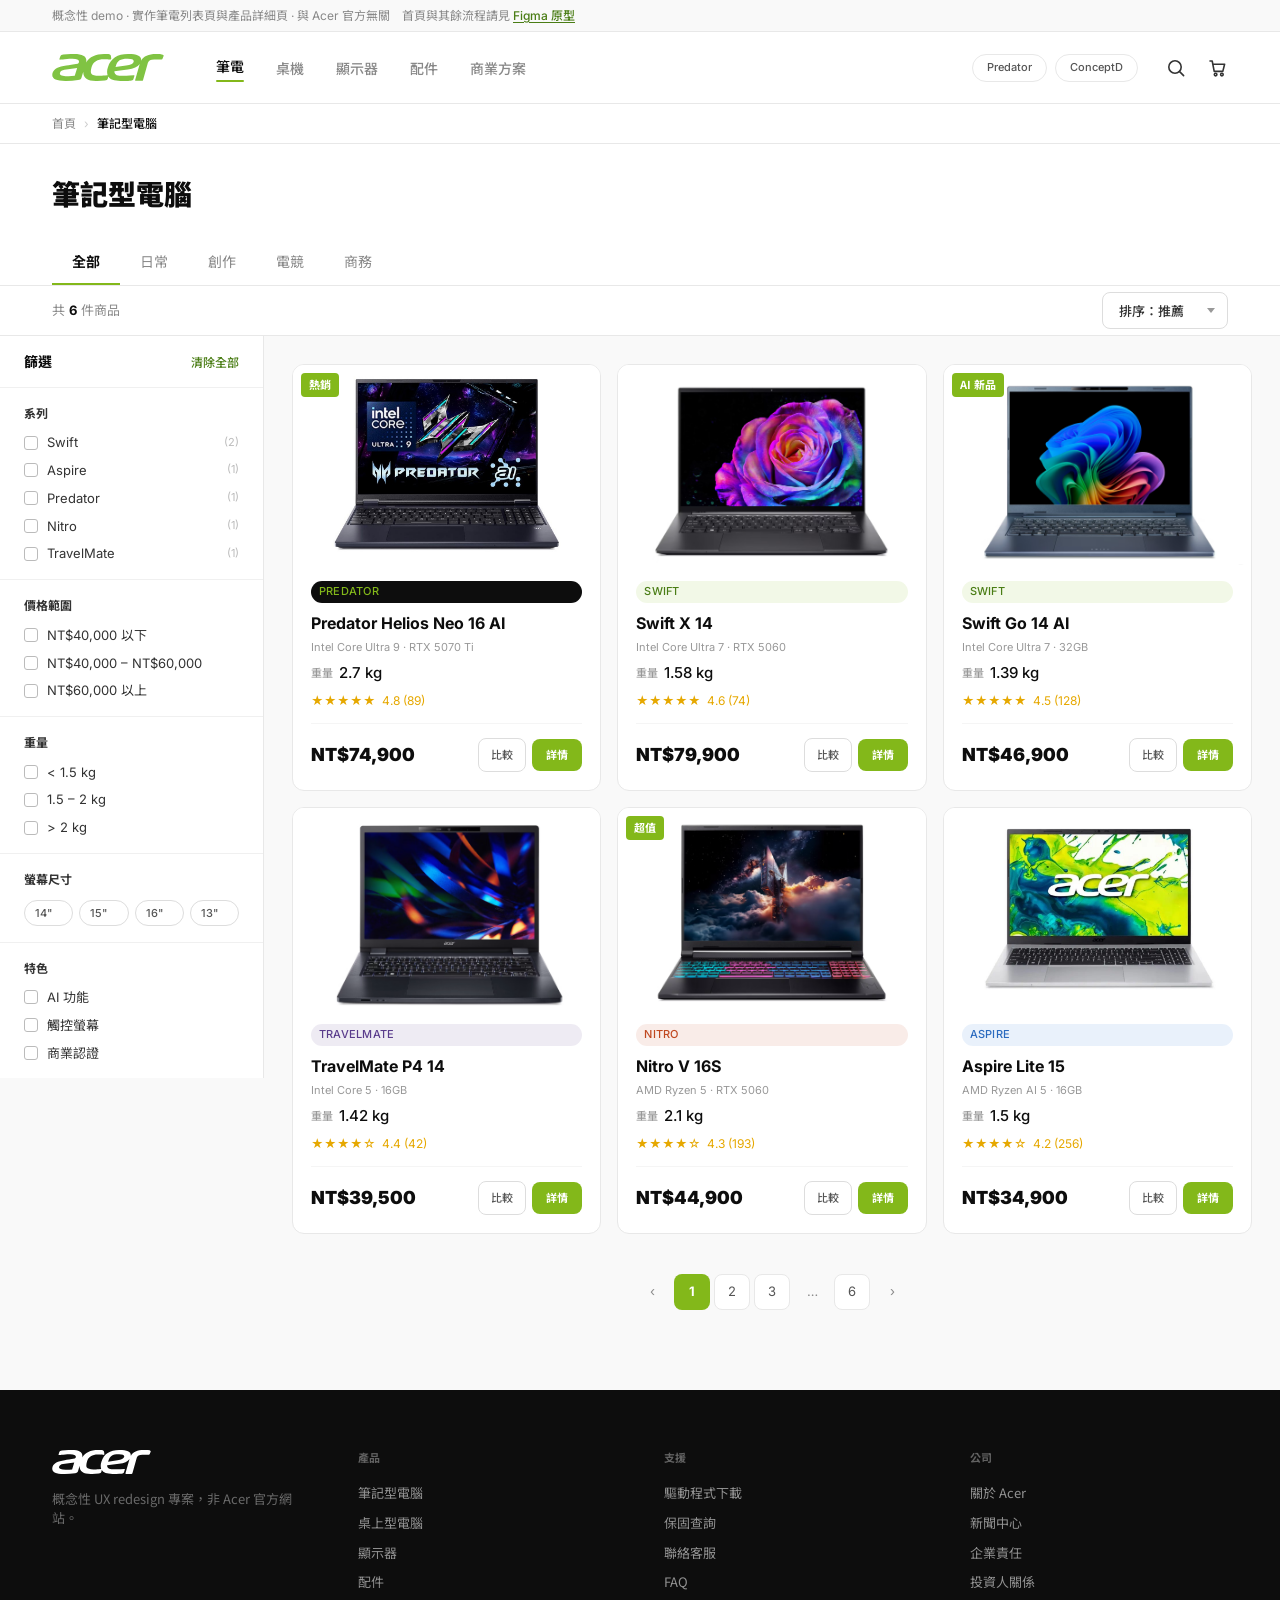
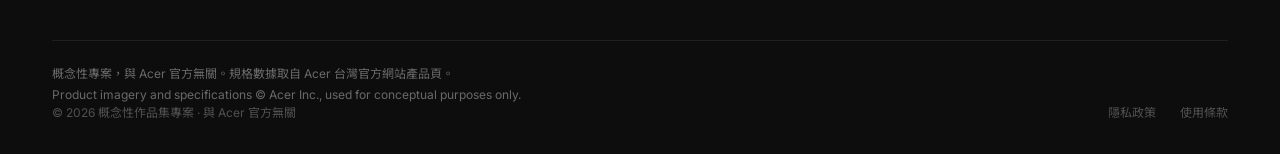
==== laptops-list.html @ 0d2113ec "修正比較 overlay 的 Swift Go 14 AI 產品圖 compareImg 原本指向 swift-go-14-ai-compare.jpeg，那是另一台銀色機、 斜角視角、灰色背景，與列" ====
<!DOCTYPE html>
<html lang="zh-Hant">
<head>
<meta charset="UTF-8">
<meta name="viewport" content="width=device-width, initial-scale=1">
<title>筆記型電腦 — Acer Redesign 概念 Demo</title>
<meta name="description" content="概念性 redesign：把重量從規格字串裡拉出來獨立成列，並把機型比較做成保留瀏覽上下文的 overlay。六台機型、即時篩選、完整比較流程。與 Acer 官方無關。">
<meta name="robots" content="index, follow">
<link rel="icon" href="images/favicon.svg" type="image/svg+xml">
<link rel="alternate icon" href="favicon.ico" sizes="32x32">
<link rel="apple-touch-icon" href="images/favicon.png">
<link rel="canonical" href="https://leortsai.github.io/acer-redesign-demo/laptops-list.html">

<!-- Open Graph -->
<meta property="og:type" content="website">
<meta property="og:site_name" content="Acer Redesign — 概念性 Demo">
<meta property="og:locale" content="zh_TW">
<meta property="og:title" content="筆記型電腦 — Acer Redesign 概念 Demo">
<meta property="og:description" content="概念性 redesign：把重量從規格字串裡拉出來獨立成列，並把機型比較做成保留瀏覽上下文的 overlay。六台機型、即時篩選、完整比較流程。與 Acer 官方無關。">
<meta property="og:url" content="https://leortsai.github.io/acer-redesign-demo/laptops-list.html">
<meta property="og:image" content="https://leortsai.github.io/acer-redesign-demo/images/og.png">
<meta property="og:image:width" content="1200">
<meta property="og:image:height" content="630">
<meta property="og:image:alt" content="Acer 官網 Redesign — 讓規格表成為主角：兩台筆電的規格比較介面，價格與較優規格以綠色標示">

<!-- Twitter -->
<meta name="twitter:card" content="summary_large_image">
<meta name="twitter:title" content="筆記型電腦 — Acer Redesign 概念 Demo">
<meta name="twitter:description" content="概念性 redesign：把重量從規格字串裡拉出來獨立成列，並把機型比較做成保留瀏覽上下文的 overlay。六台機型、即時篩選、完整比較流程。與 Acer 官方無關。">
<meta name="twitter:image" content="https://leortsai.github.io/acer-redesign-demo/images/og.png">
<link rel="preconnect" href="https://fonts.googleapis.com">
<link rel="preconnect" href="https://fonts.gstatic.com" crossorigin>
<link href="https://fonts.googleapis.com/css2?family=Inter:wght@400;500;700;900&family=Noto+Sans+TC:wght@400;500;700;900&display=swap" rel="stylesheet">
<style>
/* ============================================================
   Design Tokens — 與 product-detail.html（style.css）共用，逐字相同
   ============================================================ */
:root{
  /* palette */
  --green-500:#83B81A;   /* 品牌綠，僅用於大型 UI 與圖形 */
  --green-600:#6FA014;   /* 3.13:1，用於邊框、focus ring */
  --green-700:#4A7D15;   /* 4.96:1，通過 AA，淺底綠色文字用這個 */
  --gray-900:#0D0D0D;
  --gray-600:#555555;
  --gray-400:#888888;
  --gray-200:#E8E8E8;
  --gray-50:#F9F9F9;

  /* semantic */
  --action:var(--green-500);
  --action-text:var(--green-700);
  --text-action:var(--green-700);
  --text-primary:var(--gray-900);
  --text-secondary:#888888;
  --text-tertiary:#999999;
  --text-muted:#AAAAAA;
  --text-faint:#BBBBBB;
  --ink-strong:#333333;
  --control-border:#CCCCCC;
  --surface:#FFFFFF;
  --surface-subtle:var(--gray-50);
  --border:var(--gray-200);
  --border-strong:#DDDDDD;
  --border-faint:#F0F0F0;
  --divider:#F5F5F5;
  --track:#E0E0E0;
  --chassis-ink:#1C1C1C;
  --data-highlight:var(--green-500);
  --compare-better-bg:#EAF3DE;
  --pill-green-bg:rgba(131,184,26,.1);
  --avatar-green-bg:#E8F0E0;
  --star:#E6A800;
  --footer-bg:#0D0D0D;
  --on-dark-strong:rgba(255,255,255,.55);
  --on-dark-mid:rgba(255,255,255,.38);
  --on-dark-label:rgba(255,255,255,.35);
  --on-dark-faint:rgba(255,255,255,.28);
  --on-dark-rule:rgba(255,255,255,.08);

  /* spacing — 8pt grid */
  --space-1:4px;   --space-2:8px;   --space-3:12px;  --space-4:16px;
  --space-6:24px;  --space-8:32px;  --space-10:40px; --space-12:48px;
  --space-16:64px; --space-24:96px; --space-32:128px;

  /* motion */
  --duration-instant:120ms;
  --duration-fast:240ms;
  --duration-data:800ms;
  --ease-out:cubic-bezier(.22,.61,.36,1);

  /* 字族 */
  --font:'Inter','Noto Sans TC',sans-serif;
  --font-ui:'Noto Sans TC','PingFang TC','Microsoft JhengHei',sans-serif;
  --font-data:'Inter',ui-sans-serif,system-ui,sans-serif;

  /* 字級 — Desktop */
  --fs-display:56px; --fs-h1:40px; --fs-h2:28px;  --fs-h3:22px;
  --fs-h4:18px;      --fs-body:16px; --fs-body-sm:14px;
  --fs-label:13px;   --fs-caption:12px; --fs-micro:11px;

  /* 字重 */
  --fw-regular:400; --fw-medium:500; --fw-bold:700; --fw-black:900;

  /* 行高 */
  --lh-tight:1.10; --lh-snug:1.25; --lh-base:1.55; --lh-compact:1.45;
}

*{box-sizing:border-box;margin:0;padding:0}
html{-webkit-text-size-adjust:100%}
body{
  font-family:var(--font);
  color:var(--text-primary);
  background:var(--surface);
  line-height:1.45;
}
img{max-width:100%;display:block}
button{font-family:inherit;cursor:pointer;border:0;background:none;color:inherit}
a{color:inherit}
:focus-visible{outline:2px solid var(--green-600);outline-offset:2px;border-radius:4px}
.d-only{display:inline}
.m-only{display:none}

/* ============ 範圍聲明 ============ */
.scope-banner{
  position:sticky;top:0;z-index:60;
  background:var(--surface-subtle);
  border-bottom:1px solid var(--border);
  padding:7px 52px;
  font-size:12px;color:var(--text-secondary);
  display:flex;flex-wrap:wrap;gap:4px 12px;align-items:center;
}
.scope-banner a{color:var(--green-700);font-weight:500;text-decoration:underline;text-underline-offset:2px}

/* ============ nav ============ */
.nav{
  background:var(--surface);border-bottom:1px solid var(--border);
  height:72px;display:flex;align-items:center;gap:0;
  padding:0 52px;
}
.nav-logo{height:27px;width:112px;flex:none}
.nav-logo img{height:100%;width:100%;object-fit:contain}
.nav-links{display:flex;gap:32px;align-items:center;margin-left:52px;flex:1;min-width:0}
.nav-link{font-family:'Noto Sans TC',sans-serif;font-weight:500;font-size:14px;color:var(--text-secondary);white-space:nowrap;cursor:default}
.nav-link.is-active{color:var(--text-primary);position:relative;padding-bottom:3px}
.nav-link.is-active::after{content:"";position:absolute;left:0;bottom:-2px;width:28px;height:2px;border-radius:1px;background:var(--green-500)}
.nav-subbrands{display:flex;gap:8px;align-items:center;margin-right:28px}
.nav-subbrand{border:1px solid var(--border);border-radius:20px;padding:5px 14px;font-size:11px;font-weight:500;color:#555;cursor:default;white-space:nowrap}
.nav-icons{display:flex;gap:22px;align-items:center}
.nav-icon{width:20px;height:20px;color:#333;cursor:default}
.nav-icon svg{width:100%;height:100%;display:block}

/* ============ breadcrumb ============ */
.breadcrumb{
  background:var(--surface);border-bottom:1px solid var(--border);
  height:40px;display:flex;align-items:center;gap:8px;
  padding:0 52px;font-size:12px;white-space:nowrap;
}
.breadcrumb a{color:var(--text-secondary);text-decoration:none}
.breadcrumb a:hover{color:var(--text-primary);text-decoration:underline}
.breadcrumb .sep{color:#CCC}
.breadcrumb .cur{color:var(--text-primary);font-weight:500}

/* ============ page-header ============ */
.page-header{
  background:var(--surface);border-bottom:1px solid var(--border);
  padding:32px 52px 0;
}
.page-header h1{
  font-family:'Noto Sans TC',sans-serif;font-weight:900;
  font-size:28px;line-height:1.25;color:var(--text-primary);
}
.tabs{display:flex;margin-top:28px}
.tab{
  padding:12px 20px;font-size:14px;color:var(--text-secondary);
  font-family:'Noto Sans TC',sans-serif;font-weight:400;
  border-bottom:2px solid transparent;
}
.tab:hover{color:var(--text-primary)}
.tab.is-active{color:var(--text-primary);font-weight:700;border-bottom-color:var(--green-500)}

/* ============ toolbar ============ */
.toolbar{
  background:var(--surface);border-bottom:1px solid var(--border);
  height:50px;display:flex;align-items:center;
  padding:0 52px;font-size:13px;gap:8px;
}
.toolbar .count-wrap{color:var(--text-secondary)}
.toolbar .count-wrap b{font-weight:700;color:var(--text-primary)}
.toolbar .spacer{flex:1}
.btn-filter-open{
  display:none;border:1px solid var(--border-strong);border-radius:8px;
  padding:7px 14px;font-size:13px;font-weight:500;color:#333;
  font-family:'Noto Sans TC',sans-serif;background:var(--surface);
  align-items:center;gap:6px;
}
.sort-wrap{position:relative;display:flex;align-items:center;border:1px solid var(--border-strong);border-radius:8px;background:var(--surface)}
.sort-wrap select{
  appearance:none;-webkit-appearance:none;border:0;background:transparent;
  font-family:'Noto Sans TC',sans-serif;font-weight:500;font-size:13px;color:#333;
  padding:8px 30px 8px 16px;cursor:pointer;
}
.sort-wrap::after{
  content:"";position:absolute;right:12px;top:50%;margin-top:-3px;
  border-left:4px solid transparent;border-right:4px solid transparent;border-top:5px solid #999;
  pointer-events:none;
}

/* ============ main-area ============ */
.main-area{display:flex;align-items:stretch;background:var(--surface-subtle)}
.filter-panel{
  width:264px;flex:none;background:var(--surface);
  border-right:1px solid var(--border);
  align-self:flex-start;
}
.fp-head{display:flex;align-items:center;padding:15px 24px}
.fp-head .fp-title{font-family:'Noto Sans TC',sans-serif;font-weight:700;font-size:14px}
.fp-head .spacer{flex:1}
.btn-clear{font-family:'Noto Sans TC',sans-serif;font-weight:500;font-size:12px;color:var(--green-700)}
.btn-clear:hover{text-decoration:underline}
.btn-sheet-done{display:none}
.fgroup{border-top:1px solid var(--border-faint);padding:16px 24px}
.fgroup-title{font-family:'Noto Sans TC',sans-serif;font-weight:700;font-size:12px;color:#333;margin-bottom:12px}
.fopt{display:flex;align-items:center;gap:9px;width:100%;font-size:13px;color:#333;cursor:pointer;user-select:none}
.fopt + .fopt{margin-top:9px}
.fopt input{position:absolute;opacity:0;pointer-events:none}
.fopt .box{
  width:14px;height:14px;border-radius:3px;flex:none;
  border:1.5px solid #BBB;background:var(--surface);position:relative;
}
.fopt input:checked + .box{background:var(--green-500);border-color:var(--green-500)}
.fopt input:checked + .box::after{
  content:"";position:absolute;left:3.5px;top:0.5px;width:4px;height:8px;
  border:solid #fff;border-width:0 2px 2px 0;transform:rotate(45deg);
}
.fopt input:focus-visible + .box{outline:2px solid var(--green-600);outline-offset:2px}
.fopt .cnt{margin-left:auto;font-size:11px;color:#BBB}
.fopt.is-disabled{opacity:.4;cursor:not-allowed}
.chip-row{display:flex;gap:6px}
.chip{
  flex:1;border:1px solid var(--border-strong);border-radius:20px;
  padding:5px 10px;font-size:11px;font-weight:500;color:#555;
  background:var(--surface);text-align:left;
}
.chip.is-active{border-color:var(--green-600);color:var(--green-700);background:rgba(131,184,26,.06)}
.sheet-backdrop{
  display:none;position:fixed;inset:0;background:rgba(13,13,13,.4);z-index:70;
  opacity:0;transition:opacity .24s ease-out;
}
.sheet-backdrop.is-open{opacity:1}

/* ============ grid ============ */
.grid-area{flex:1;min-width:0;padding:28px 28px 80px}
.grid{display:grid;grid-template-columns:repeat(3,1fr);gap:16px}
.card{
  background:var(--surface);border:1px solid var(--border);border-radius:12px;
  overflow:hidden;display:flex;flex-direction:column;position:relative;
}
.card-img{height:200px;position:relative;background:var(--surface);flex:none;display:flex;align-items:center;justify-content:center;overflow:hidden}
.card-img img{width:100%;height:100%;object-fit:contain}
.badge{
  position:absolute;left:8px;top:8px;background:var(--green-500);color:#fff;
  font-family:'Noto Sans TC',sans-serif;font-weight:700;font-size:11px;
  padding:4px 8px;border-radius:4px;
}
.card-body{padding:16px 18px 18px;display:flex;flex-direction:column;flex:1}
.series-pill{
  width:100%;border-radius:20px;padding:3px 8px;
  font-size:11px;font-weight:500;letter-spacing:.02em;
}
.series-pill.s-predator{background:#0D0D0D;color:#83B81A}
.series-pill.s-swift{background:rgba(131,184,26,.1);color:#4A7D15}
.series-pill.s-travelmate{background:rgba(90,60,140,.1);color:#5A3C8C}
.series-pill.s-nitro{background:rgba(192,72,32,.1);color:#C04820}
.series-pill.s-aspire{background:rgba(42,120,214,.1);color:#2A6ABF}
.card-name{font-weight:700;font-size:16px;line-height:1.55;margin-top:8px}
.card-spec{font-size:11px;color:var(--text-tertiary);margin-top:4px}
.weight-row{display:flex;align-items:center;gap:6px;margin-top:6px}
.weight-row .wl{font-family:'Noto Sans TC',sans-serif;font-weight:500;font-size:11px;color:var(--text-tertiary)}
.weight-row .wv{font-weight:500;font-size:15px;color:var(--text-primary)}
.card-rating{font-size:12px;color:var(--star);margin-top:8px;white-space:pre}
.card-divider{height:1px;background:var(--divider);margin:14px 0}
.card-foot{display:flex;align-items:center;margin-top:auto}
.card-price{font-weight:900;font-size:18px;line-height:1.55}
.card-actions{margin-left:auto;display:flex;gap:6px;align-items:center}
.cmp{
  display:flex;align-items:center;justify-content:center;
  border:1.5px solid var(--border-strong);border-radius:8px;background:var(--surface);
  padding:8px 12px;cursor:pointer;position:relative;user-select:none;
}
.cmp .cmp-txt{font-family:'Noto Sans TC',sans-serif;font-weight:500;font-size:11px;color:#555;white-space:nowrap}
.cmp input{position:absolute;opacity:0;pointer-events:none}
.cmp.is-checked{border-color:var(--green-600);background:rgba(131,184,26,.08)}
.cmp.is-checked .cmp-txt{color:var(--green-700);font-weight:700}
.cmp.is-checked .cmp-txt::before{content:"✓ ";font-family:'Inter',sans-serif}
.cmp:has(input:focus-visible){outline:2px solid var(--green-600);outline-offset:2px}
.cmp.is-disabled{opacity:.45;cursor:not-allowed}
.cmp.is-disabled::after{
  content:"最多比較 4 台";
  position:absolute;bottom:calc(100% + 8px);left:50%;transform:translateX(-50%);
  background:#333;color:#fff;font-family:'Noto Sans TC',sans-serif;font-size:11px;font-weight:400;
  padding:5px 10px;border-radius:6px;white-space:nowrap;
  opacity:0;pointer-events:none;transition:opacity .15s;z-index:5;
}
.cmp.is-disabled:hover::after,.cmp.is-disabled:has(input:focus-visible)::after{opacity:1}
.btn-detail{
  display:inline-block;background:var(--action);color:#fff;border-radius:8px;
  padding:8px 14px;font-family:'Noto Sans TC',sans-serif;font-weight:700;font-size:11px;
  text-decoration:none;white-space:nowrap;
}
.btn-detail:hover{background:var(--green-600)}

@media (prefers-reduced-motion:no-preference){
  .card{animation:cardIn .28s ease-out}
  @keyframes cardIn{from{opacity:0;transform:translateY(6px)}to{opacity:1;transform:none}}
}

/* ============ empty state ============ */
.empty-state{display:none;background:var(--surface);border:1px solid var(--border);border-radius:12px;padding:56px 32px;text-align:center}
.empty-state.is-visible{display:block}
.empty-state h2{font-family:'Noto Sans TC',sans-serif;font-weight:700;font-size:18px}
.empty-state .es-sub{font-size:13px;color:var(--text-secondary);margin-top:16px}
.es-suggestions{list-style:none;margin:12px auto 0;display:inline-block;text-align:left}
.es-suggestions li{font-size:13px;color:#333;padding:4px 0}
.es-suggestions button{
  font-size:13px;color:var(--green-700);font-weight:500;
  text-decoration:underline;text-underline-offset:2px;font-family:'Noto Sans TC',sans-serif;
}
.es-clear{
  margin-top:24px;display:inline-block;background:var(--action);color:#fff;
  border-radius:8px;padding:10px 24px;
  font-family:'Noto Sans TC',sans-serif;font-weight:700;font-size:13px;
}

/* ============ pagination（靜態視覺） ============ */
.pagination{display:flex;gap:4px;justify-content:center;align-items:center;margin-top:40px}
.page-item{
  width:36px;height:36px;display:flex;align-items:center;justify-content:center;
  font-size:13px;color:#555;border-radius:8px;cursor:default;user-select:none;
}
.page-item.is-plain{color:var(--text-secondary)}
.page-item.is-box{background:var(--surface);border:1px solid var(--border)}
.page-item.is-current{background:var(--green-500);border:0;color:#fff;font-weight:700}

/* ============ footer ============ */
.footer{background:var(--footer-bg);padding:60px 52px 32px;color:#fff}
.footer-cols{display:flex;gap:48px}
.footer-col{flex:1;min-width:0}
.footer-logo{height:24px;width:99px}
.footer-logo img{height:100%;width:100%;object-fit:contain}
.footer-about{margin-top:16px;font-family:'Noto Sans TC',sans-serif;font-size:13px;color:rgba(255,255,255,.38);max-width:260px}
.footer-h{font-family:'Noto Sans TC',sans-serif;font-weight:700;font-size:11px;color:rgba(255,255,255,.35);margin-bottom:18px}
.footer-links{display:flex;flex-direction:column;gap:11px}
.footer-links span{font-family:'Noto Sans TC',sans-serif;font-size:13px;color:rgba(255,255,255,.55);cursor:default}
.footer-rule{height:1px;background:rgba(255,255,255,.08);margin:48px 0 24px}
.footer-disclaimer{font-size:12px;color:rgba(255,255,255,.38);line-height:1.55}
.footer-disclaimer p+p{margin-top:2px}
.footer-base{display:flex;align-items:center;font-size:12px;color:rgba(255,255,255,.28)}
.footer-base .spacer{flex:1}
.footer-base .legal{display:flex;gap:24px}
.footer-base .legal span{cursor:default}

/* ============ Compare Bar ============ */
.compare-bar{
  position:fixed;left:0;right:0;bottom:0;z-index:80;
  background:var(--surface);border-top:1px solid var(--border);
  box-shadow:0 -4px 16px rgba(0,0,0,.08);
  min-height:64px;display:flex;align-items:center;gap:16px;
  padding:10px 52px;
  transform:translateY(110%);visibility:hidden;
  transition:transform .24s ease-out,visibility .24s;
}
.compare-bar.is-visible{transform:translateY(0);visibility:visible}
.cb-label{font-family:'Noto Sans TC',sans-serif;font-weight:500;font-size:13px;color:var(--text-primary);white-space:nowrap}
.cb-chips{display:flex;gap:8px;align-items:center;overflow-x:auto;scrollbar-width:none}
.cb-chips::-webkit-scrollbar{display:none}
.cb-chip{
  background:var(--surface-subtle);border:1px solid var(--border);border-radius:20px;
  padding:6px 12px;display:flex;gap:6px;align-items:center;white-space:nowrap;flex:none;
}
.cb-chip .n{font-weight:500;font-size:12px;color:#333}
.cb-chip button{font-size:14px;color:#B3B3B3;line-height:1;padding:0 2px}
.cb-chip button:hover{color:var(--text-primary)}
.compare-bar .spacer{flex:1}
.btn-start-compare{
  background:var(--action);color:#fff;border-radius:8px;padding:12px 28px;
  font-family:'Noto Sans TC',sans-serif;font-weight:700;font-size:13px;white-space:nowrap;flex:none;
}
.btn-start-compare:hover{background:var(--green-600)}
.btn-start-compare:disabled{opacity:.45;cursor:not-allowed}

/* ============ Compare Overlay ============ */
.overlay-backdrop{
  position:fixed;inset:0;background:rgba(13,13,13,.45);z-index:90;
  opacity:0;visibility:hidden;transition:opacity .2s ease-out,visibility .2s;
}
.overlay-backdrop.is-open{opacity:1;visibility:visible}
.overlay{
  position:fixed;z-index:95;background:var(--surface);
  left:50%;top:50%;transform:translate(-50%,-50%) scale(.98);
  width:min(1200px,calc(100vw - 80px));max-height:88vh;
  border-radius:16px;display:flex;flex-direction:column;overflow:hidden;
  opacity:0;visibility:hidden;transition:opacity .2s ease-out,transform .2s ease-out,visibility .2s;
  box-shadow:0 24px 64px rgba(0,0,0,.25);
}
.overlay.is-open{opacity:1;visibility:visible;transform:translate(-50%,-50%) scale(1)}
.ov-header{
  flex:none;height:72px;display:flex;align-items:center;gap:16px;
  padding:0 52px;border-bottom:1px solid var(--border);background:var(--surface);
}
.ov-title{font-family:'Noto Sans TC',sans-serif;font-weight:900;font-size:22px;line-height:1.25}
.ov-count{font-size:13px;color:#AAA;font-family:'Noto Sans TC',sans-serif}
.ov-header .spacer{flex:1}
.diff-wrap{display:flex;gap:10px;align-items:center}
.diff-label{font-family:'Noto Sans TC',sans-serif;font-size:13px;color:#555}
.switch{
  width:44px;height:24px;border-radius:12px;background:#CCC;position:relative;
  transition:background .18s;flex:none;
}
.switch::after{
  content:"";position:absolute;top:2px;left:2px;width:20px;height:20px;border-radius:50%;
  background:#fff;box-shadow:0 1px 3px rgba(0,0,0,.25);transition:transform .18s;
}
.switch[aria-checked="true"]{background:var(--green-500)}
.switch[aria-checked="true"]::after{transform:translateX(20px)}
.btn-ov-close{
  border:1.5px solid var(--border-strong);border-radius:8px;background:var(--surface);
  padding:10px 24px;font-family:'Noto Sans TC',sans-serif;font-weight:500;font-size:13px;color:#555;
}
.btn-ov-close:hover{border-color:#999;color:var(--text-primary)}
.ov-scroll{overflow:auto;padding:0 52px 80px;flex:1}
.ov-table{display:grid;min-width:0}
.ov-cell{border:1px solid var(--border-faint);padding:15px 20px;font-size:13px;color:#555;min-width:0;overflow-wrap:break-word}
.ov-cell.is-label{
  border-color:transparent;padding:15px 10px 15px 0;
  font-family:'Noto Sans TC',sans-serif;font-weight:500;font-size:12px;color:var(--text-secondary);
  background:var(--surface);
}
.ov-cell.is-better{background:var(--compare-better-bg);font-weight:700;color:var(--text-primary)}
.ov-prod{border:1px solid var(--border-faint);padding:20px;display:flex;flex-direction:column;gap:14px;align-items:flex-start;min-width:0}
.ov-prod-imgbox{
  width:100%;max-width:200px;height:140px;background:var(--surface-subtle);
  border:1px solid var(--border-strong);border-radius:10px;overflow:hidden;
  display:flex;align-items:center;justify-content:center;
}
.ov-prod-imgbox img{width:100%;height:100%;object-fit:contain;background:#fff}
.ov-prod-name{font-weight:700;font-size:14px}
.ov-prod-price{font-weight:900;font-size:22px;line-height:1.25}
.btn-buy{
  background:var(--action);color:#fff;border-radius:8px;padding:10px 18px;
  font-family:'Noto Sans TC',sans-serif;font-weight:700;font-size:12px;
}
.btn-buy:hover{background:var(--green-600)}
.ov-cell.is-prodlabel{
  border-color:transparent;background:var(--surface);
  display:flex;align-items:flex-start;padding:28px 10px 20px 0;
  font-family:'Noto Sans TC',sans-serif;font-weight:500;font-size:11px;color:#BBB;
}

/* ============ toast ============ */
.toast{
  position:fixed;left:50%;bottom:88px;transform:translateX(-50%) translateY(8px);
  background:#333;color:#fff;font-family:'Noto Sans TC',sans-serif;font-size:13px;
  padding:10px 20px;border-radius:8px;z-index:120;
  opacity:0;visibility:hidden;transition:opacity .2s,transform .2s,visibility .2s;
  max-width:calc(100vw - 40px);text-align:center;
}
.toast.is-visible{opacity:1;visibility:visible;transform:translateX(-50%) translateY(0)}

/* ============================================================
   Mobile 375（≤768px）
   ============================================================ */
@media (max-width:768px){
  .d-only{display:none}
  .m-only{display:inline}

  .scope-banner{padding:6px 20px;font-size:11px}
  .nav{height:56px;padding:0 20px}
  .nav-logo{height:18px;width:75px}
  .nav-links,.nav-subbrands{display:none}
  .nav-icons{margin-left:auto;gap:18px}
  .nav-icon{width:18px;height:18px}
  .breadcrumb{height:36px;padding:0 20px}
  .page-header{padding:20px 20px 0}
  .page-header h1{font-size:22px}
  .tabs{margin-top:18px;overflow-x:auto;scrollbar-width:none}
  .tabs::-webkit-scrollbar{display:none}
  .tab{padding:11px 18px;white-space:nowrap}
  .toolbar{height:44px;padding:0 20px}
  .btn-filter-open{display:inline-flex}

  .main-area{display:block}
  /* 篩選 → Bottom Sheet */
  .filter-panel{
    position:fixed;left:0;right:0;bottom:0;z-index:75;width:auto;
    border-right:0;border-top:1px solid var(--border);
    border-radius:16px 16px 0 0;
    max-height:76vh;overflow-y:auto;overscroll-behavior:contain;
    transform:translateY(105%);visibility:hidden;
    transition:transform .24s ease-out,visibility .24s;
    box-shadow:0 -8px 32px rgba(0,0,0,.18);
  }
  .filter-panel.is-open{transform:translateY(0);visibility:visible}
  .sheet-backdrop{display:block;pointer-events:none}
  .sheet-backdrop.is-open{pointer-events:auto}
  .fp-head{position:sticky;top:0;background:var(--surface);z-index:1;padding:15px 20px;border-bottom:1px solid var(--border-faint)}
  .btn-sheet-done{
    display:inline-block;margin-left:16px;background:var(--action);color:#fff;
    border-radius:8px;padding:7px 16px;font-family:'Noto Sans TC',sans-serif;font-weight:700;font-size:12px;
  }
  .fgroup{padding:16px 20px}

  .grid-area{padding:16px 16px 60px}
  .grid{grid-template-columns:repeat(2,1fr);gap:10px}
  .card-img{height:130px}
  .card-body{padding:12px 12px 14px}
  .card-name{font-size:14px;line-height:1.5}
  .card-spec{font-size:11px}
  .weight-row .wl{font-size:10px}
  .weight-row .wv{font-size:13px}
  .card-rating{font-size:11px}
  .card-divider{margin:10px 0}
  .card-price{font-size:15px}
  .btn-detail{padding:7px 10px}
  /* 比較 checkbox 移到卡片圖上方右側（Figma 手機卡片未繪出，為保留比較流程而加） */
  .card-actions .cmp{
    position:absolute;top:8px;right:8px;z-index:2;
    background:rgba(255,255,255,.92);padding:5px 8px;border-radius:6px;
  }
  .cmp.is-disabled::after{left:auto;right:0;transform:none}

  .footer{padding:36px 20px 24px}
  .footer-cols{flex-wrap:wrap;gap:24px}
  .footer-col.is-brand{flex-basis:100%}
  .footer-logo{height:16px;width:65px}
  .footer-rule{margin:24px 0 18px}

  .compare-bar{padding:10px 16px;gap:10px;min-height:58px}
  .cb-label{font-size:12px}
  .btn-start-compare{padding:10px 16px;font-size:12px}

  /* Compare Overlay → 雙欄橫向滑動 */
  .overlay{
    left:0;top:24px;right:0;bottom:0;transform:translateY(12px);
    width:auto;max-height:none;border-radius:16px 16px 0 0;
  }
  .overlay.is-open{transform:translateY(0)}
  .ov-header{height:auto;min-height:56px;padding:10px 16px;flex-wrap:wrap;gap:8px 12px}
  .ov-title{font-size:18px}
  .ov-count{font-size:12px}
  .diff-label{font-size:12px}
  .btn-ov-close{padding:8px 14px;font-size:12px}
  .ov-scroll{padding:0 0 60px 16px}
  .ov-table{min-width:max-content}
  /* 規格名稱欄固定，不隨橫向捲動移動 */
  .ov-cell.is-label,.ov-cell.is-prodlabel{
    position:sticky;left:0;z-index:2;width:76px;
    padding-right:8px;font-size:11px;
  }
  .ov-prod{padding:14px;gap:10px;width:calc((100vw - 92px)/2)}
  .ov-cell{width:calc((100vw - 92px)/2);padding:13px 14px;font-size:12px}
  .ov-prod-imgbox{height:100px}
  .ov-prod-name{font-size:13px}
  .ov-prod-price{font-size:17px}
  .btn-buy{padding:8px 14px;font-size:11px}
  .toast{bottom:76px}
}

/* 更窄螢幕的保護 */
@media (max-width:400px){
  .scope-banner{font-size:10px}
}

/* ============ prefers-reduced-motion ============ */
@media (prefers-reduced-motion:reduce){
  *,*::before,*::after{transition:none !important;animation:none !important}
}
</style>
</head>
<body>

<!-- 範圍聲明（sticky top） -->
<div class="scope-banner" role="note">
  <span>概念性 demo · 實作筆電列表頁與產品詳細頁 · 與 Acer 官方無關</span>
  <span>首頁與其餘流程請見 <a href="https://www.figma.com/proto/HEWrjA0NJX4dI037WMmOZ3/ACER-Redesign---Wireframe?node-id=80-2&amp;p=f&amp;t=rNhxzCozjx3zxljE-0&amp;scaling=min-zoom&amp;content-scaling=fixed&amp;starting-point-node-id=80%3A2" target="_blank" rel="noopener">Figma 原型</a></span>
</div>

<!-- nav -->
<header class="nav">
  <div class="nav-logo"><img src="images/acer-logo-green.svg" alt="Acer"></div>
  <nav class="nav-links" aria-label="主導覽（示意，未實作）">
    <span class="nav-link is-active">筆電</span>
    <span class="nav-link">桌機</span>
    <span class="nav-link">顯示器</span>
    <span class="nav-link">配件</span>
    <span class="nav-link">商業方案</span>
  </nav>
  <div class="nav-subbrands">
    <span class="nav-subbrand">Predator</span>
    <span class="nav-subbrand">ConceptD</span>
  </div>
  <div class="nav-icons">
    <span class="nav-icon" role="img" aria-label="搜尋（示意，未實作）">
      <svg viewBox="0 0 20 20" fill="none" stroke="currentColor" stroke-width="1.6"><circle cx="9" cy="9" r="6.2"/><path d="m13.6 13.6 4 4" stroke-linecap="round"/></svg>
    </span>
    <span class="nav-icon" role="img" aria-label="購物車（示意，未實作）">
      <svg viewBox="0 0 20 20" fill="none" stroke="currentColor" stroke-width="1.6"><path d="M2 3h2.2l2 10.4h8.6l1.8-7.2H5.4" stroke-linecap="round" stroke-linejoin="round"/><circle cx="7.6" cy="16.6" r="1.3"/><circle cx="13.9" cy="16.6" r="1.3"/></svg>
    </span>
  </div>
</header>

<!-- breadcrumb -->
<nav class="breadcrumb" aria-label="breadcrumb">
  <a href="https://www.figma.com/proto/HEWrjA0NJX4dI037WMmOZ3/ACER-Redesign---Wireframe?node-id=80-2&amp;p=f&amp;t=rNhxzCozjx3zxljE-0&amp;scaling=min-zoom&amp;content-scaling=fixed&amp;starting-point-node-id=80%3A2" target="_blank" rel="noopener">首頁</a>
  <span class="sep">›</span>
  <span class="cur" aria-current="page">筆記型電腦</span>
</nav>

<!-- page-header -->
<div class="page-header">
  <h1>筆記型電腦</h1>
  <div class="tabs" role="tablist" aria-label="用途篩選" id="tabs">
    <button class="tab is-active" role="tab" aria-selected="true" data-tab="all">全部</button>
    <button class="tab" role="tab" aria-selected="false" data-tab="daily">日常</button>
    <button class="tab" role="tab" aria-selected="false" data-tab="creation">創作</button>
    <button class="tab" role="tab" aria-selected="false" data-tab="gaming">電競</button>
    <button class="tab" role="tab" aria-selected="false" data-tab="business">商務</button>
  </div>
</div>

<!-- toolbar -->
<div class="toolbar">
  <button class="btn-filter-open" id="btnFilterOpen" aria-haspopup="dialog" aria-controls="filterPanel">篩選</button>
  <span class="count-wrap" aria-live="polite">共 <b id="resultCount">6</b> 件<span class="d-only">商品</span></span>
  <span class="spacer"></span>
  <div class="sort-wrap">
    <select id="sortSelect" aria-label="排序">
      <option value="recommended">排序：推薦</option>
      <option value="price-asc">價格由低到高</option>
      <option value="price-desc">價格由高到低</option>
      <option value="weight-asc">重量由輕到重</option>
    </select>
  </div>
</div>

<!-- main -->
<div class="main-area">
  <div class="sheet-backdrop" id="sheetBackdrop"></div>

  <aside class="filter-panel" id="filterPanel" aria-label="篩選">
    <div class="fp-head">
      <span class="fp-title">篩選</span>
      <span class="spacer"></span>
      <button class="btn-clear" id="btnClearAll">清除全部</button>
      <button class="btn-sheet-done" id="btnSheetDone">完成</button>
    </div>

    <div class="fgroup">
      <div class="fgroup-title">系列</div>
      <div id="seriesGroup">
        <label class="fopt" data-series="SWIFT">
          <input type="checkbox" value="SWIFT" aria-label="系列 Swift"><span class="box"></span>
          <span>Swift</span><span class="cnt">(0)</span>
        </label>
        <label class="fopt" data-series="ASPIRE">
          <input type="checkbox" value="ASPIRE" aria-label="系列 Aspire"><span class="box"></span>
          <span>Aspire</span><span class="cnt">(0)</span>
        </label>
        <label class="fopt" data-series="PREDATOR">
          <input type="checkbox" value="PREDATOR" aria-label="系列 Predator"><span class="box"></span>
          <span>Predator</span><span class="cnt">(0)</span>
        </label>
        <label class="fopt" data-series="NITRO">
          <input type="checkbox" value="NITRO" aria-label="系列 Nitro"><span class="box"></span>
          <span>Nitro</span><span class="cnt">(0)</span>
        </label>
        <label class="fopt" data-series="TRAVELMATE">
          <input type="checkbox" value="TRAVELMATE" aria-label="系列 TravelMate"><span class="box"></span>
          <span>TravelMate</span><span class="cnt">(0)</span>
        </label>
      </div>
    </div>

    <div class="fgroup">
      <div class="fgroup-title">價格範圍</div>
      <div id="priceGroup">
        <label class="fopt">
          <input type="checkbox" value="lt40k" aria-label="價格 NT$40,000 以下"><span class="box"></span>
          <span>NT$40,000 以下</span>
        </label>
        <label class="fopt">
          <input type="checkbox" value="40to60k" aria-label="價格 NT$40,000 到 NT$60,000"><span class="box"></span>
          <span>NT$40,000 – NT$60,000</span>
        </label>
        <label class="fopt">
          <input type="checkbox" value="gt60k" aria-label="價格 NT$60,000 以上"><span class="box"></span>
          <span>NT$60,000 以上</span>
        </label>
      </div>
    </div>

    <div class="fgroup">
      <div class="fgroup-title">重量</div>
      <div id="weightGroup">
        <label class="fopt">
          <input type="checkbox" value="lt1_5" aria-label="重量小於 1.5 公斤"><span class="box"></span>
          <span>&lt; 1.5 kg</span>
        </label>
        <label class="fopt">
          <input type="checkbox" value="1_5to2" aria-label="重量 1.5 到 2 公斤"><span class="box"></span>
          <span>1.5 – 2 kg</span>
        </label>
        <label class="fopt">
          <input type="checkbox" value="gt2" aria-label="重量大於 2 公斤"><span class="box"></span>
          <span>&gt; 2 kg</span>
        </label>
      </div>
    </div>

    <div class="fgroup">
      <div class="fgroup-title">螢幕尺寸</div>
      <div class="chip-row" id="screenGroup" role="group" aria-label="螢幕尺寸">
        <button class="chip" data-screen="14" aria-pressed="false">14"</button>
        <button class="chip" data-screen="15" aria-pressed="false">15"</button>
        <button class="chip" data-screen="16" aria-pressed="false">16"</button>
        <button class="chip" data-screen="13" aria-pressed="false">13"</button>
      </div>
    </div>

    <div class="fgroup">
      <div class="fgroup-title">特色</div>
      <div id="featureGroup">
        <label class="fopt">
          <input type="checkbox" value="ai" aria-label="特色 AI 功能"><span class="box"></span>
          <span>AI 功能</span>
        </label>
        <label class="fopt">
          <input type="checkbox" value="touch" aria-label="特色 觸控螢幕"><span class="box"></span>
          <span>觸控螢幕</span>
        </label>
        <label class="fopt">
          <input type="checkbox" value="business" aria-label="特色 商業認證"><span class="box"></span>
          <span>商業認證</span>
        </label>
      </div>
    </div>
  </aside>

  <main class="grid-area">
    <div class="grid" id="grid"></div>

    <div class="empty-state" id="emptyState">
      <h2>沒有符合條件的機型</h2>
      <p class="es-sub" id="esSubtitle">試著放寬以下條件：</p>
      <ul class="es-suggestions" id="esSuggestions"></ul>
      <div><button class="es-clear" id="btnEsClear">清除全部篩選</button></div>
    </div>

    <div class="pagination" id="pagination" aria-hidden="true">
      <span class="page-item is-plain">‹</span>
      <span class="page-item is-current">1</span>
      <span class="page-item is-box">2</span>
      <span class="page-item is-box">3</span>
      <span class="page-item is-plain d-only">…</span>
      <span class="page-item is-box d-only">6</span>
      <span class="page-item is-plain">›</span>
    </div>
  </main>
</div>

<!-- footer -->
<footer class="footer">
  <div class="footer-cols">
    <div class="footer-col is-brand">
      <div class="footer-logo"><img src="images/acer-logo-white.svg" alt="Acer"></div>
      <p class="footer-about">概念性 UX redesign 專案，非 Acer 官方網站。</p>
    </div>
    <div class="footer-col">
      <div class="footer-h">產品</div>
      <div class="footer-links">
        <span>筆記型電腦</span><span>桌上型電腦</span><span>顯示器</span><span class="d-only">配件</span>
      </div>
    </div>
    <div class="footer-col">
      <div class="footer-h">支援</div>
      <div class="footer-links">
        <span>驅動程式下載</span><span>保固查詢</span><span>聯絡客服</span><span class="d-only">FAQ</span>
      </div>
    </div>
    <div class="footer-col d-only">
      <div class="footer-h">公司</div>
      <div class="footer-links">
        <span>關於 Acer</span><span>新聞中心</span><span>企業責任</span><span>投資人關係</span>
      </div>
    </div>
  </div>
  <div class="footer-rule"></div>
  <div class="footer-disclaimer">
    <p>概念性專案，與 Acer 官方無關。規格數據取自 Acer 台灣官方網站產品頁。</p>
    <p>Product imagery and specifications © Acer Inc., used for conceptual purposes only.</p>
  </div>
  <div class="footer-base">
    <span>© 2026 概念性作品集專案 · 與 Acer 官方無關</span>
    <span class="spacer"></span>
    <span class="legal d-only"><span>隱私政策</span><span>使用條款</span></span>
  </div>
</footer>

<!-- Compare Bar -->
<div class="compare-bar" id="compareBar" aria-label="比較列">
  <span class="cb-label">比較中：<span id="cbCount">0</span> 件商品</span>
  <div class="cb-chips" id="cbChips"></div>
  <span class="spacer"></span>
  <button class="btn-start-compare" id="btnStartCompare" disabled>開始比較 →</button>
</div>

<!-- Compare Overlay -->
<div class="overlay-backdrop" id="overlayBackdrop"></div>
<div class="overlay" id="overlay" role="dialog" aria-modal="true" aria-labelledby="ovTitle" aria-hidden="true">
  <div class="ov-header">
    <span class="ov-title" id="ovTitle">商品比較</span>
    <span class="ov-count"><span id="ovCount">2</span> 件商品</span>
    <span class="spacer"></span>
    <div class="diff-wrap">
      <span class="diff-label" id="diffLabel">差異模式</span>
      <button class="switch" id="diffSwitch" role="switch" aria-checked="true" aria-labelledby="diffLabel"></button>
    </div>
    <button class="btn-ov-close" id="btnOvClose">關閉 ✕</button>
  </div>
  <div class="ov-scroll" id="ovScroll">
    <div class="ov-table" id="ovTable"></div>
  </div>
</div>

<div class="toast" id="toast" role="status" aria-live="polite"></div>

<script>
/* ============================================================
   產品資料（依建置說明書 §3；Predator 與 Swift Go 14 AI 的
   compare 值已與 Figma 93:13 核對一致）
   ============================================================ */
const PRODUCTS = [
  {
    id: 'predator-helios-neo-16',
    series: 'PREDATOR', seriesLabel: 'Predator',
    name: 'Predator Helios Neo 16 AI',
    spec: 'Intel Core Ultra 9 · RTX 5070 Ti',
    specMobile: 'Core Ultra 9 · RTX5070Ti',
    weight: 2.7, weightLabel: '2.7 kg',
    rating: 4.8, reviews: 89,
    starsDesktop: '★★★★★', starsMobile: '★★★★★',
    price: 74900, priceLabel: 'NT$74,900',
    screen: 16, badge: '熱銷',
    features: ['ai'],
    purpose: ['gaming', 'creation'],
    img: 'images/predator-helios-neo-16-list.jpg',
    compareImg: 'images/predator-helios-neo-16-list.jpg',
    compare: {
      weight: '2.7 kg',
      memory: '16GB DDR5 · 可擴充',
      display: '16" WQXGA 240Hz',
      cpu: 'Core Ultra 9 + RTX 5070 Ti',
      storage: '512GB PCIe 4.0',
      price: 'NT$74,900'
    }
  },
  {
    id: 'swift-x-14',
    series: 'SWIFT', seriesLabel: 'Swift',
    name: 'Swift X 14',
    spec: 'Intel Core Ultra 7 · RTX 5060',
    specMobile: 'Core Ultra 7 · RTX5060',
    weight: 1.58, weightLabel: '1.58 kg',
    rating: 4.6, reviews: 74,
    starsDesktop: '★★★★★', starsMobile: '★★★★½',
    price: 79900, priceLabel: 'NT$79,900',
    screen: 14, badge: null,
    features: ['ai'],
    purpose: ['creation'],
    img: 'images/swift-x-14-list.png',
    compareImg: 'images/swift-x-14-list.png',
    compare: {
      weight: '1.58 kg', memory: '32GB LPDDR5X · 板載',
      display: '14.5" WQXGA+ OLED 120Hz',
      cpu: 'Core Ultra 7 + RTX 5060',
      storage: '1TB PCIe 4.0', price: 'NT$79,900'
    }
  },
  {
    id: 'swift-go-14-ai',
    series: 'SWIFT', seriesLabel: 'Swift',
    name: 'Swift Go 14 AI',
    spec: 'Intel Core Ultra 7 · 32GB',
    specMobile: 'Core Ultra 7 · 32GB',
    weight: 1.39, weightLabel: '1.39 kg',
    rating: 4.5, reviews: 128,
    starsDesktop: '★★★★★', starsMobile: '★★★★½',
    price: 46900, priceLabel: 'NT$46,900',
    screen: 14, badge: 'AI 新品',
    features: ['ai', 'touch'],
    purpose: ['daily', 'creation'],
    img: 'images/swift-go-14-ai-list.png',
    compareImg: 'images/swift-go-14-ai-list.png',
    compare: {
      weight: '1.39 kg', memory: '32GB LPDDR5X · 板載',
      display: '14" WUXGA OLED 60Hz',
      cpu: 'Core Ultra 7 258V',
      storage: '1TB PCIe 4.0', price: 'NT$46,900'
    }
  },
  {
    id: 'travelmate-p4-14',
    series: 'TRAVELMATE', seriesLabel: 'TravelMate',
    name: 'TravelMate P4 14',
    spec: 'Intel Core 5 · 16GB',
    specMobile: 'Core 5 · 16GB',
    weight: 1.42, weightLabel: '1.42 kg',
    rating: 4.4, reviews: 42,
    starsDesktop: '★★★★☆', starsMobile: '★★★★',
    price: 39500, priceLabel: 'NT$39,500',
    screen: 14, badge: null,
    features: ['business'],
    purpose: ['business'],
    img: 'images/travelmate-p4-14-list.png',
    compareImg: 'images/travelmate-p4-14-list.png',
    compare: {
      weight: '1.42 kg', memory: '16GB DDR5 · 可擴充',
      display: '14" WUXGA 60Hz',
      cpu: 'Intel Core 5 210H',
      storage: '512GB PCIe 4.0', price: 'NT$39,500'
    }
  },
  {
    id: 'nitro-v-16s',
    series: 'NITRO', seriesLabel: 'Nitro',
    name: 'Nitro V 16S',
    spec: 'AMD Ryzen 5 · RTX 5060',
    specMobile: 'Ryzen 5 · RTX5060',
    weight: 2.1, weightLabel: '2.1 kg',
    rating: 4.3, reviews: 193,
    starsDesktop: '★★★★☆', starsMobile: '★★★★',
    price: 44900, priceLabel: 'NT$44,900',
    screen: 16, badge: '超值',
    features: [],
    purpose: ['gaming'],
    img: 'images/nitro-v-16s-list.png',
    compareImg: 'images/nitro-v-16s-list.png',
    compare: {
      weight: '2.1 kg', memory: '16GB DDR5 · 可擴充',
      display: '16" WUXGA 165Hz',
      cpu: 'Ryzen 5 + RTX 5060',
      storage: '512GB PCIe 4.0', price: 'NT$44,900'
    }
  },
  {
    id: 'aspire-lite-15',
    series: 'ASPIRE', seriesLabel: 'Aspire',
    name: 'Aspire Lite 15',
    spec: 'AMD Ryzen AI 5 · 16GB',
    specMobile: 'Ryzen AI 5 · 16GB',
    weight: 1.5, weightLabel: '1.5 kg',
    rating: 4.2, reviews: 256,
    starsDesktop: '★★★★☆', starsMobile: '★★★★',
    price: 34900, priceLabel: 'NT$34,900',
    screen: 15, badge: null,
    features: ['ai'],
    purpose: ['daily'],
    img: 'images/aspire-lite-15-list.jpg',
    compareImg: 'images/aspire-lite-15-list.jpg',
    compare: {
      weight: '1.5 kg', memory: '16GB LPDDR5 · 板載',
      display: '15.6" FHD 60Hz',
      cpu: 'Ryzen AI 5 340',
      storage: '512GB PCIe 4.0', price: 'NT$34,900'
    }
  }
];

const MAX_COMPARE = 4;
const HERO_ID = 'swift-go-14-ai'; // 詳細頁僅實作此機型

/* ============ 狀態 ============ */
const state = {
  tab: 'all',
  series: new Set(),
  price: new Set(),
  weight: new Set(),
  screen: new Set(),
  features: new Set(),
  sort: 'recommended',
  compare: new Set(),   // 篩選變動後仍保留
  diffMode: true,
  overlayOpen: false,
  sheetOpen: false
};

/* ============ 篩選判定 ============ */
const priceMatch = (p, v) =>
  v === 'lt40k' ? p.price < 40000 :
  v === '40to60k' ? p.price >= 40000 && p.price <= 60000 :
  p.price > 60000;
const weightMatch = (p, v) =>
  v === 'lt1_5' ? p.weight < 1.5 :
  v === '1_5to2' ? p.weight >= 1.5 && p.weight <= 2 :
  p.weight > 2;

// override：{ skip:'tab'|'series'|'price'|'weight'|'screen'|'features', value?:單一選項 }
// 用於 empty state 的「移除此條件後有 N 件」與系列動態計數
function matches(p, override) {
  const skip = (g, v) => override && override.group === g && (override.value === undefined || override.value === v);
  if (!(override && override.group === 'tab') && state.tab !== 'all' && !p.purpose.includes(state.tab)) return false;
  const groups = [
    ['series', v => p.series === v],
    ['price', v => priceMatch(p, v)],
    ['weight', v => weightMatch(p, v)],
    ['screen', v => String(p.screen) === v],
    ['features', v => p.features.includes(v)]
  ];
  for (const [g, test] of groups) {
    const sel = [...state[g]].filter(v => !skip(g, v));
    if (sel.length && !sel.some(test)) return false;
  }
  return true;
}

function currentResults() {
  const list = PRODUCTS.filter(p => matches(p));
  const s = state.sort;
  if (s === 'price-asc') list.sort((a, b) => a.price - b.price);
  else if (s === 'price-desc') list.sort((a, b) => b.price - a.price);
  else if (s === 'weight-asc') list.sort((a, b) => a.weight - b.weight);
  return list;
}

/* ============ 卡片渲染 ============ */
const grid = document.getElementById('grid');
const isMobile = () => window.matchMedia('(max-width:768px)').matches;

function cardHTML(p) {
  const checked = state.compare.has(p.id);
  const disabled = !checked && state.compare.size >= MAX_COMPARE;
  const mob = isMobile();
  return `
  <article class="card" data-id="${p.id}">
    <div class="card-img">
      <img src="${p.img}" alt="${p.name} 產品圖">
      ${p.badge ? `<span class="badge">${p.badge}</span>` : ''}
    </div>
    <div class="card-body">
      <span class="series-pill s-${p.series.toLowerCase()}">${p.series}</span>
      <h2 class="card-name">${p.name}</h2>
      <p class="card-spec">${mob ? p.specMobile : p.spec}</p>
      <div class="weight-row"><span class="wl">重量</span><span class="wv">${p.weightLabel}</span></div>
      <p class="card-rating">${mob ? p.starsMobile : `${p.starsDesktop}  ${p.rating} (${p.reviews})`}</p>
      <div class="card-divider"></div>
      <div class="card-foot">
        <span class="card-price">${p.priceLabel}</span>
        <span class="card-actions">
          <label class="cmp ${checked ? 'is-checked' : ''} ${disabled ? 'is-disabled' : ''}">
            <input type="checkbox" data-cmp="${p.id}" ${checked ? 'checked' : ''} ${disabled ? 'aria-disabled="true"' : ''} aria-label="比較 ${p.name}${disabled ? '（最多比較 4 台）' : ''}">
            <span class="cmp-txt">比較</span>
          </label>
          <a class="btn-detail" href="product-detail.html?model=${p.id}"${p.id === HERO_ID ? '' : ' data-notice="1"'}>詳情</a>
        </span>
      </div>
    </div>
  </article>`;
}

function render() {
  const results = currentResults();
  grid.innerHTML = results.map(cardHTML).join('');
  document.getElementById('resultCount').textContent = results.length;
  renderSeriesCounts();
  renderEmptyState(results);
  document.getElementById('pagination').style.display = results.length ? '' : 'none';
}

/* 系列括號數字：依「其他條件」下的結果集動態計算，0 件時 disable */
function renderSeriesCounts() {
  document.querySelectorAll('#seriesGroup .fopt').forEach(el => {
    const s = el.dataset.series;
    const n = PRODUCTS.filter(p => p.series === s && matches(p, { group: 'series' })).length;
    el.querySelector('.cnt').textContent = `(${n})`;
    const input = el.querySelector('input');
    const dead = n === 0 && !input.checked;
    el.classList.toggle('is-disabled', dead);
    input.disabled = dead;
  });
}

/* ============ Empty state（動態放寬建議） ============ */
function activeConditions() {
  const conds = [];
  if (state.tab !== 'all') {
    const label = { daily: '日常', creation: '創作', gaming: '電競', business: '商務' }[state.tab];
    conds.push({ group: 'tab', value: undefined, label: `用途「${label}」` });
  }
  const labels = {
    series: v => ({ SWIFT: 'Swift', ASPIRE: 'Aspire', PREDATOR: 'Predator', NITRO: 'Nitro', TRAVELMATE: 'TravelMate' }[v]),
    price: v => ({ lt40k: 'NT$40,000 以下', '40to60k': 'NT$40,000 – NT$60,000', gt60k: 'NT$60,000 以上' }[v]),
    weight: v => ({ lt1_5: '重量 < 1.5 kg', '1_5to2': '重量 1.5 – 2 kg', gt2: '重量 > 2 kg' }[v]),
    screen: v => `螢幕 ${v}"`,
    features: v => ({ ai: 'AI 功能', touch: '觸控螢幕', business: '商業認證' }[v])
  };
  for (const g of ['series', 'price', 'weight', 'screen', 'features']) {
    for (const v of state[g]) conds.push({ group: g, value: v, label: labels[g](v) });
  }
  return conds;
}

function renderEmptyState(results) {
  const es = document.getElementById('emptyState');
  const show = results.length === 0;
  es.classList.toggle('is-visible', show);
  if (!show) return;
  const ul = document.getElementById('esSuggestions');
  const sub = document.getElementById('esSubtitle');
  const items = activeConditions()
    .map(c => ({ ...c, n: PRODUCTS.filter(p => matches(p, c)).length }))
    .filter(c => c.n > 0)
    .sort((a, b) => b.n - a.n);
  if (items.length) {
    sub.textContent = '試著放寬以下條件：';
    ul.innerHTML = items.map((c, i) =>
      `<li>· <button data-es-idx="${i}">${c.label}</button>（移除後有 ${c.n} 件）</li>`).join('');
    ul.querySelectorAll('button').forEach((btn, i) => {
      btn.addEventListener('click', () => removeCondition(items[i]));
    });
  } else {
    sub.textContent = '目前的條件組合較嚴格，建議清除全部篩選重新開始。';
    ul.innerHTML = '';
  }
}

function removeCondition(c) {
  if (c.group === 'tab') setTab('all');
  else {
    state[c.group].delete(c.value);
    syncFilterUI();
    render();
  }
}

/* ============ 篩選 UI 事件 ============ */
function syncFilterUI() {
  document.querySelectorAll('#seriesGroup input').forEach(i => { i.checked = state.series.has(i.value); });
  document.querySelectorAll('#priceGroup input').forEach(i => { i.checked = state.price.has(i.value); });
  document.querySelectorAll('#weightGroup input').forEach(i => { i.checked = state.weight.has(i.value); });
  document.querySelectorAll('#featureGroup input').forEach(i => { i.checked = state.features.has(i.value); });
  document.querySelectorAll('#screenGroup .chip').forEach(b => {
    const on = state.screen.has(b.dataset.screen);
    b.classList.toggle('is-active', on);
    b.setAttribute('aria-pressed', on);
  });
}

function bindCheckboxGroup(groupId, key) {
  document.getElementById(groupId).addEventListener('change', e => {
    const input = e.target.closest('input');
    if (!input) return;
    input.checked ? state[key].add(input.value) : state[key].delete(input.value);
    render();
  });
}
bindCheckboxGroup('seriesGroup', 'series');
bindCheckboxGroup('priceGroup', 'price');
bindCheckboxGroup('weightGroup', 'weight');
bindCheckboxGroup('featureGroup', 'features');

document.getElementById('screenGroup').addEventListener('click', e => {
  const btn = e.target.closest('.chip');
  if (!btn) return;
  const v = btn.dataset.screen;
  state.screen.has(v) ? state.screen.delete(v) : state.screen.add(v);
  syncFilterUI();
  render();
});

function clearAll() {
  state.series.clear(); state.price.clear(); state.weight.clear();
  state.screen.clear(); state.features.clear();
  setTab('all');
  syncFilterUI();
  render();
}
document.getElementById('btnClearAll').addEventListener('click', clearAll);
document.getElementById('btnEsClear').addEventListener('click', clearAll);

/* ============ 用途 tabs ============ */
function setTab(tab) {
  state.tab = tab;
  document.querySelectorAll('#tabs .tab').forEach(t => {
    const on = t.dataset.tab === tab;
    t.classList.toggle('is-active', on);
    t.setAttribute('aria-selected', on);
  });
  render();
}
document.getElementById('tabs').addEventListener('click', e => {
  const t = e.target.closest('.tab');
  if (t) setTab(t.dataset.tab);
});

/* ============ 排序 ============ */
document.getElementById('sortSelect').addEventListener('change', e => {
  state.sort = e.target.value;
  render();
});

/* ============ 比較勾選 ============ */
grid.addEventListener('change', e => {
  const input = e.target.closest('input[data-cmp]');
  if (!input) return;
  const id = input.dataset.cmp;
  if (input.checked) {
    if (state.compare.size >= MAX_COMPARE) { input.checked = false; return; }
    state.compare.add(id);
  } else {
    state.compare.delete(id);
  }
  render();
  renderCompareBar();
});
// 達上限時，阻止 disabled 樣式下的點擊（input 仍可聚焦以顯示 tooltip）
grid.addEventListener('click', e => {
  const label = e.target.closest('.cmp.is-disabled');
  if (label) { e.preventDefault(); }
});

/* ============ Compare Bar ============ */
const compareBar = document.getElementById('compareBar');
const btnStartCompare = document.getElementById('btnStartCompare');

function renderCompareBar() {
  const ids = [...state.compare];
  document.getElementById('cbCount').textContent = ids.length;
  const chips = document.getElementById('cbChips');
  chips.innerHTML = ids.map(id => {
    const p = PRODUCTS.find(x => x.id === id);
    return `<span class="cb-chip"><span class="n">${p.name}</span><button data-remove="${id}" aria-label="從比較移除 ${p.name}">×</button></span>`;
  }).join('');
  btnStartCompare.disabled = ids.length < 2;
  compareBar.classList.toggle('is-visible', ids.length >= 1);
  if (state.overlayOpen) renderOverlay();
}
document.getElementById('cbChips').addEventListener('click', e => {
  const btn = e.target.closest('button[data-remove]');
  if (!btn) return;
  state.compare.delete(btn.dataset.remove);
  render();
  renderCompareBar();
  if (state.overlayOpen && state.compare.size < 2) closeOverlay();
});

/* ============ 捲動鎖定（position:fixed 法，關閉時捲動位置不變） ============ */
let lockedScrollY = 0;
function lockScroll() {
  lockedScrollY = window.scrollY;
  document.body.style.position = 'fixed';
  document.body.style.top = `-${lockedScrollY}px`;
  document.body.style.left = '0';
  document.body.style.right = '0';
  document.body.style.width = '100%';
}
function unlockScroll() {
  document.body.style.position = '';
  document.body.style.top = '';
  document.body.style.left = '';
  document.body.style.right = '';
  document.body.style.width = '';
  window.scrollTo({ top: lockedScrollY, left: 0, behavior: 'instant' });
}

/* ============ Compare Overlay ============ */
const overlay = document.getElementById('overlay');
const overlayBackdrop = document.getElementById('overlayBackdrop');
const ROWS = [
  { key: 'weight', label: '重量', better: 'min', num: p => p.weight },
  { key: 'memory', label: '記憶體', better: 'max', num: p => parseInt(p.compare.memory, 10) || 0 },
  { key: 'display', label: '顯示器', better: null },
  { key: 'cpu', label: '處理器', better: null },
  { key: 'storage', label: '儲存', better: 'max', num: p => {
      const m = p.compare.storage.match(/^([\d.]+)\s*(TB|GB)/i);
      return m ? parseFloat(m[1]) * (m[2].toUpperCase() === 'TB' ? 1024 : 1) : 0;
    } },
  { key: 'price', label: '建議售價', better: 'min', num: p => p.price }
];

function renderOverlay() {
  const items = [...state.compare].map(id => PRODUCTS.find(p => p.id === id));
  const n = items.length;
  document.getElementById('ovCount').textContent = n;
  document.getElementById('diffSwitch').setAttribute('aria-checked', state.diffMode);
  const table = document.getElementById('ovTable');
  table.style.gridTemplateColumns = isMobile() ? `76px repeat(${n}, 1fr)` : `200px repeat(${n}, 1fr)`;

  let html = `<div class="ov-cell is-prodlabel">商品</div>`;
  html += items.map(p => `
    <div class="ov-prod">
      <div class="ov-prod-imgbox"><img src="${p.compareImg}" alt="${p.name} 產品圖"></div>
      <span class="ov-prod-name">${p.name}</span>
      <span class="ov-prod-price">${p.priceLabel}</span>
      <button class="btn-buy" data-buy="${p.id}">立即選購</button>
    </div>`).join('');

  for (const row of ROWS) {
    const values = items.map(p => p.compare[row.key]);
    const allSame = values.every(v => v === values[0]);
    if (state.diffMode && allSame) continue; // 差異模式：隱藏完全相同的列
    let bestSet = new Set();
    if (state.diffMode && row.better && !allSame) {
      const nums = items.map(row.num);
      const best = row.better === 'min' ? Math.min(...nums) : Math.max(...nums);
      items.forEach((p, i) => { if (nums[i] === best) bestSet.add(i); });
      if (bestSet.size === items.length) bestSet = new Set(); // 全數並列＝無差異可標
    }
    html += `<div class="ov-cell is-label">${row.label}</div>`;
    html += items.map((p, i) => {
      const better = bestSet.has(i);
      return `<div class="ov-cell${better ? ' is-better' : ''}">${p.compare[row.key]}${better ? ' ✓' : ''}</div>`;
    }).join('');
  }
  table.innerHTML = html;
}

let overlayReturnFocus = null;
function openOverlay() {
  if (state.compare.size < 2) return;
  overlayReturnFocus = document.activeElement;
  state.overlayOpen = true;
  renderOverlay();
  lockScroll();
  overlayBackdrop.classList.add('is-open');
  overlay.classList.add('is-open');
  overlay.setAttribute('aria-hidden', 'false');
  document.getElementById('btnOvClose').focus();
}
function closeOverlay() {
  if (!state.overlayOpen) return;
  state.overlayOpen = false;
  overlayBackdrop.classList.remove('is-open');
  overlay.classList.remove('is-open');
  overlay.setAttribute('aria-hidden', 'true');
  unlockScroll(); // 捲動位置不變；勾選與篩選 state 完全未動
  btnStartCompare.focus(); // §11：關閉後焦點回到「開始比較」按鈕
}
btnStartCompare.addEventListener('click', openOverlay);
document.getElementById('btnOvClose').addEventListener('click', closeOverlay);
overlayBackdrop.addEventListener('click', closeOverlay);
document.getElementById('diffSwitch').addEventListener('click', () => {
  state.diffMode = !state.diffMode;
  renderOverlay();
});
document.getElementById('ovTable').addEventListener('click', e => {
  const btn = e.target.closest('button[data-buy]');
  if (btn) showToast('概念性 demo，未實作結帳流程');
});

/* 焦點鎖定在 overlay 內 */
overlay.addEventListener('keydown', e => {
  if (e.key !== 'Tab') return;
  const focusables = overlay.querySelectorAll('button, [href], input, select, [tabindex]:not([tabindex="-1"])');
  if (!focusables.length) return;
  const first = focusables[0], last = focusables[focusables.length - 1];
  if (e.shiftKey && document.activeElement === first) { e.preventDefault(); last.focus(); }
  else if (!e.shiftKey && document.activeElement === last) { e.preventDefault(); first.focus(); }
});

/* ============ Bottom Sheet（手機篩選） ============ */
const filterPanel = document.getElementById('filterPanel');
const sheetBackdrop = document.getElementById('sheetBackdrop');
function openSheet() {
  state.sheetOpen = true;
  filterPanel.classList.add('is-open');
  sheetBackdrop.classList.add('is-open');
  lockScroll();
  document.getElementById('btnSheetDone').focus();
}
function closeSheet() {
  if (!state.sheetOpen) return;
  state.sheetOpen = false;
  filterPanel.classList.remove('is-open');
  sheetBackdrop.classList.remove('is-open');
  unlockScroll();
  document.getElementById('btnFilterOpen').focus();
}
document.getElementById('btnFilterOpen').addEventListener('click', openSheet);
document.getElementById('btnSheetDone').addEventListener('click', closeSheet);
sheetBackdrop.addEventListener('click', closeSheet);

/* ============ Esc ============ */
document.addEventListener('keydown', e => {
  if (e.key !== 'Escape') return;
  if (state.overlayOpen) closeOverlay();
  else if (state.sheetOpen) closeSheet();
});

/* ============ Toast ============ */
let toastTimer = null;
function showToast(msg) {
  const t = document.getElementById('toast');
  t.textContent = msg;
  t.classList.add('is-visible');
  clearTimeout(toastTimer);
  toastTimer = setTimeout(() => t.classList.remove('is-visible'), 2600);
}

/* 詳情：非 Swift Go 14 AI 導向同一詳細頁，由詳細頁頂端顯示
   「概念性 demo 僅實作 Swift Go 14 AI 的詳細頁」提示（?model= 參數已帶上） */

/* ============ 桌面/手機切換時重繪（規格字串與星等不同） ============ */
let wasMobile = isMobile();
window.addEventListener('resize', () => {
  if (isMobile() !== wasMobile) {
    wasMobile = isMobile();
    render();
    if (state.overlayOpen) renderOverlay();
    if (!isMobile() && state.sheetOpen) closeSheet();
  }
});

/* ============ 初始化 ============ */
render();
renderCompareBar();
</script>
</body>
</html>
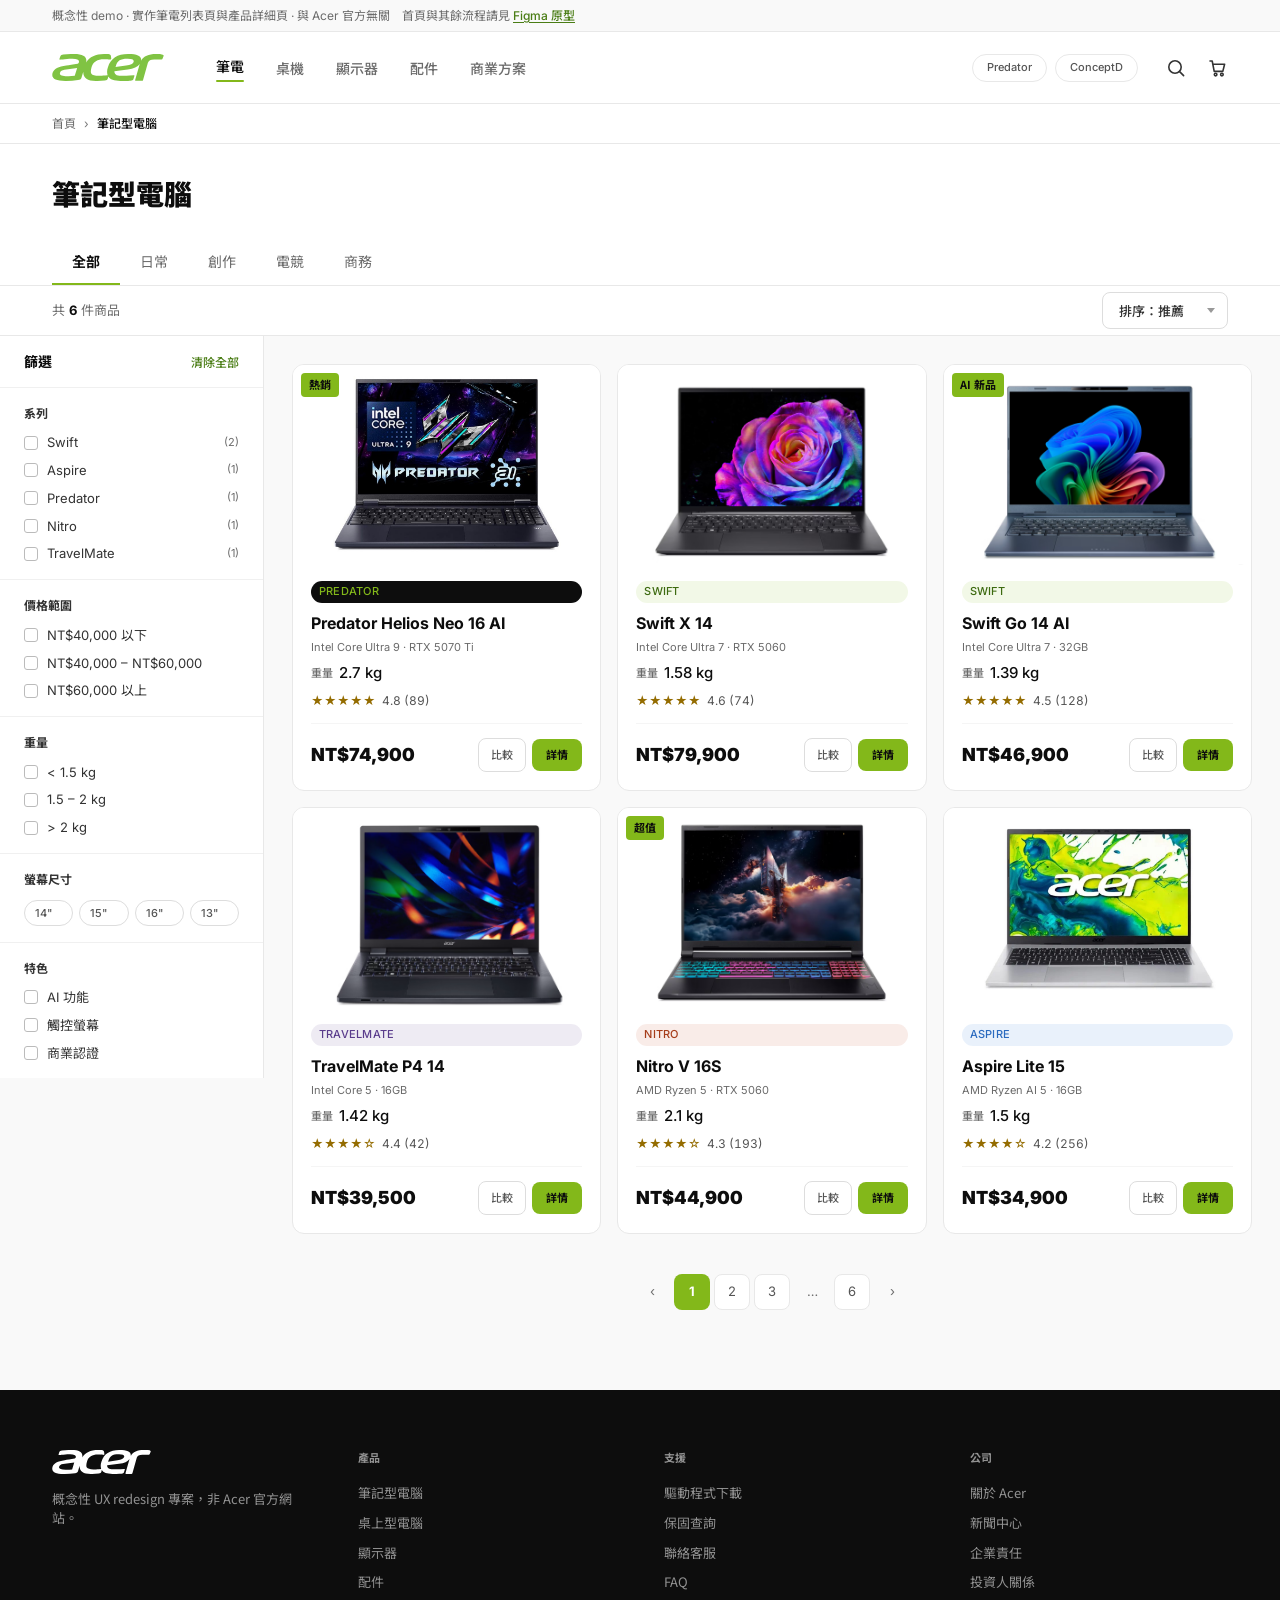
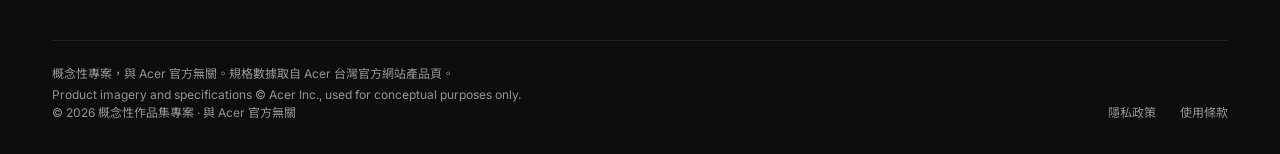
==== commit 4e84d238: "第2-8項：色彩對比修正至 WCAG 2.2 AA 第2項 綠底按鈕：文字 #fff → #0D0D0D（2.38:1 → 8.18:1）；   hover #6FA014、按下 #5E8A12、停用" ====
--- a/laptops-list.html
+++ b/laptops-list.html
@@ -51,12 +51,20 @@
   --action-text:var(--green-700);
   --text-action:var(--green-700);
   --text-primary:var(--gray-900);
-  --text-secondary:#888888;
-  --text-tertiary:#999999;
-  --text-muted:#AAAAAA;
-  --text-faint:#BBBBBB;
+  --text-secondary:#6B6B6B;
+  --text-tertiary:#6B6B6B;
+  --text-muted:#6B6B6B;
+  --text-faint:#6B6B6B;
   --ink-strong:#333333;
-  --control-border:#CCCCCC;
+  --control-border:#767676;
+  /* 第 2 項：綠底按鈕的文字與狀態（對應 Figma text-on-action / action-hover / action-pressed） */
+  --text-on-action:#0D0D0D;
+  --action-hover:#6FA014;
+  --action-pressed:#5E8A12;
+  --action-disabled-bg:#F2F2F2;
+  --action-disabled-text:#8C8C8C;
+  /* 第 7 項：星等數字（星號本身維持 --star） */
+  --rating-num:#555555;
   --surface:#FFFFFF;
   --surface-subtle:var(--gray-50);
   --border:var(--gray-200);
@@ -69,12 +77,12 @@
   --compare-better-bg:#EAF3DE;
   --pill-green-bg:rgba(131,184,26,.1);
   --avatar-green-bg:#E8F0E0;
-  --star:#E6A800;
+  --star:#946C00;   /* 自 #E6A800 降明度：原值白底僅 2.11:1，星號為可見的評分圖像需達標 */
   --footer-bg:#0D0D0D;
   --on-dark-strong:rgba(255,255,255,.55);
-  --on-dark-mid:rgba(255,255,255,.38);
-  --on-dark-label:rgba(255,255,255,.35);
-  --on-dark-faint:rgba(255,255,255,.28);
+  --on-dark-mid:rgba(255,255,255,.55);
+  --on-dark-label:rgba(255,255,255,.55);
+  --on-dark-faint:rgba(255,255,255,.55);
   --on-dark-rule:rgba(255,255,255,.08);
 
   /* spacing — 8pt grid */
@@ -116,7 +124,11 @@
 img{max-width:100%;display:block}
 button{font-family:inherit;cursor:pointer;border:0;background:none;color:inherit}
 a{color:inherit}
-:focus-visible{outline:2px solid var(--green-600);outline-offset:2px;border-radius:4px}
+:focus-visible{outline:2px solid var(--green-700);outline-offset:2px;border-radius:4px}
+.sr-only{
+  position:absolute;width:1px;height:1px;padding:0;margin:-1px;
+  overflow:hidden;clip:rect(0 0 0 0);white-space:nowrap;border:0;
+}
 .d-only{display:inline}
 .m-only{display:none}
 
@@ -157,7 +169,7 @@
 }
 .breadcrumb a{color:var(--text-secondary);text-decoration:none}
 .breadcrumb a:hover{color:var(--text-primary);text-decoration:underline}
-.breadcrumb .sep{color:#CCC}
+.breadcrumb .sep{color:var(--control-border)}
 .breadcrumb .cur{color:var(--text-primary);font-weight:500}
 
 /* ============ page-header ============ */
@@ -232,8 +244,8 @@
   content:"";position:absolute;left:3.5px;top:0.5px;width:4px;height:8px;
   border:solid #fff;border-width:0 2px 2px 0;transform:rotate(45deg);
 }
-.fopt input:focus-visible + .box{outline:2px solid var(--green-600);outline-offset:2px}
-.fopt .cnt{margin-left:auto;font-size:11px;color:#BBB}
+.fopt input:focus-visible + .box{outline:2px solid var(--green-700);outline-offset:2px}
+.fopt .cnt{margin-left:auto;font-size:11px;color:var(--text-faint)}
 .fopt.is-disabled{opacity:.4;cursor:not-allowed}
 .chip-row{display:flex;gap:6px}
 .chip{
@@ -258,7 +270,7 @@
 .card-img{height:200px;position:relative;background:var(--surface);flex:none;display:flex;align-items:center;justify-content:center;overflow:hidden}
 .card-img img{width:100%;height:100%;object-fit:contain}
 .badge{
-  position:absolute;left:8px;top:8px;background:var(--green-500);color:#fff;
+  position:absolute;left:8px;top:8px;background:var(--green-500);color:var(--text-on-action);
   font-family:'Noto Sans TC',sans-serif;font-weight:700;font-size:11px;
   padding:4px 8px;border-radius:4px;
 }
@@ -268,16 +280,18 @@
   font-size:11px;font-weight:500;letter-spacing:.02em;
 }
 .series-pill.s-predator{background:#0D0D0D;color:#83B81A}
-.series-pill.s-swift{background:rgba(131,184,26,.1);color:#4A7D15}
+.series-pill.s-swift{background:rgba(131,184,26,.1);color:#3D6A10}
 .series-pill.s-travelmate{background:rgba(90,60,140,.1);color:#5A3C8C}
-.series-pill.s-nitro{background:rgba(192,72,32,.1);color:#C04820}
+.series-pill.s-nitro{background:rgba(192,72,32,.1);color:#A63D1A}
 .series-pill.s-aspire{background:rgba(42,120,214,.1);color:#2A6ABF}
 .card-name{font-weight:700;font-size:16px;line-height:1.55;margin-top:8px}
 .card-spec{font-size:11px;color:var(--text-tertiary);margin-top:4px}
 .weight-row{display:flex;align-items:center;gap:6px;margin-top:6px}
 .weight-row .wl{font-family:'Noto Sans TC',sans-serif;font-weight:500;font-size:11px;color:var(--text-tertiary)}
 .weight-row .wv{font-weight:500;font-size:15px;color:var(--text-primary)}
-.card-rating{font-size:12px;color:var(--star);margin-top:8px;white-space:pre}
+.card-rating{font-size:12px;margin-top:8px;color:var(--star)}
+.card-rating .stars{color:var(--star);white-space:nowrap}
+.card-rating .rv{color:var(--rating-num);margin-left:6px;font-family:var(--font-data);font-variant-numeric:tabular-nums}
 .card-divider{height:1px;background:var(--divider);margin:14px 0}
 .card-foot{display:flex;align-items:center;margin-top:auto}
 .card-price{font-weight:900;font-size:18px;line-height:1.55}
@@ -292,7 +306,7 @@
 .cmp.is-checked{border-color:var(--green-600);background:rgba(131,184,26,.08)}
 .cmp.is-checked .cmp-txt{color:var(--green-700);font-weight:700}
 .cmp.is-checked .cmp-txt::before{content:"✓ ";font-family:'Inter',sans-serif}
-.cmp:has(input:focus-visible){outline:2px solid var(--green-600);outline-offset:2px}
+.cmp:has(input:focus-visible){outline:2px solid var(--green-700);outline-offset:2px}
 .cmp.is-disabled{opacity:.45;cursor:not-allowed}
 .cmp.is-disabled::after{
   content:"最多比較 4 台";
@@ -303,11 +317,12 @@
 }
 .cmp.is-disabled:hover::after,.cmp.is-disabled:has(input:focus-visible)::after{opacity:1}
 .btn-detail{
-  display:inline-block;background:var(--action);color:#fff;border-radius:8px;
+  display:inline-block;background:var(--action);color:var(--text-on-action);border-radius:8px;
   padding:8px 14px;font-family:'Noto Sans TC',sans-serif;font-weight:700;font-size:11px;
   text-decoration:none;white-space:nowrap;
 }
-.btn-detail:hover{background:var(--green-600)}
+.btn-detail:hover{background:var(--action-hover)}
+.btn-detail:active{background:var(--action-pressed)}
 
 @media (prefers-reduced-motion:no-preference){
   .card{animation:cardIn .28s ease-out}
@@ -347,14 +362,14 @@
 .footer-col{flex:1;min-width:0}
 .footer-logo{height:24px;width:99px}
 .footer-logo img{height:100%;width:100%;object-fit:contain}
-.footer-about{margin-top:16px;font-family:'Noto Sans TC',sans-serif;font-size:13px;color:rgba(255,255,255,.38);max-width:260px}
-.footer-h{font-family:'Noto Sans TC',sans-serif;font-weight:700;font-size:11px;color:rgba(255,255,255,.35);margin-bottom:18px}
+.footer-about{margin-top:16px;font-family:'Noto Sans TC',sans-serif;font-size:13px;color:var(--on-dark-mid);max-width:260px}
+.footer-h{font-family:'Noto Sans TC',sans-serif;font-weight:700;font-size:11px;color:var(--on-dark-label);margin-bottom:18px}
 .footer-links{display:flex;flex-direction:column;gap:11px}
-.footer-links span{font-family:'Noto Sans TC',sans-serif;font-size:13px;color:rgba(255,255,255,.55);cursor:default}
+.footer-links span{font-family:'Noto Sans TC',sans-serif;font-size:13px;color:var(--on-dark-strong);cursor:default}
 .footer-rule{height:1px;background:rgba(255,255,255,.08);margin:48px 0 24px}
-.footer-disclaimer{font-size:12px;color:rgba(255,255,255,.38);line-height:1.55}
+.footer-disclaimer{font-size:12px;color:var(--on-dark-mid);line-height:1.55}
 .footer-disclaimer p+p{margin-top:2px}
-.footer-base{display:flex;align-items:center;font-size:12px;color:rgba(255,255,255,.28)}
+.footer-base{display:flex;align-items:center;font-size:12px;color:var(--on-dark-faint)}
 .footer-base .spacer{flex:1}
 .footer-base .legal{display:flex;gap:24px}
 .footer-base .legal span{cursor:default}
@@ -378,15 +393,24 @@
   padding:6px 12px;display:flex;gap:6px;align-items:center;white-space:nowrap;flex:none;
 }
 .cb-chip .n{font-weight:500;font-size:12px;color:#333}
-.cb-chip button{font-size:14px;color:#B3B3B3;line-height:1;padding:0 2px}
-.cb-chip button:hover{color:var(--text-primary)}
+.cb-chip button{
+  width:24px;height:24px;flex:none;border-radius:6px;
+  display:inline-flex;align-items:center;justify-content:center;
+  font-size:14px;line-height:1;padding:0;color:#6B6B6B;
+  transition:background var(--duration-instant) var(--ease-out),color var(--duration-instant) var(--ease-out);
+}
+.cb-chip button:hover{background:#F2F2F2;color:var(--text-on-action)}
 .compare-bar .spacer{flex:1}
 .btn-start-compare{
-  background:var(--action);color:#fff;border-radius:8px;padding:12px 28px;
+  background:var(--action);color:var(--text-on-action);border-radius:8px;padding:12px 28px;
   font-family:'Noto Sans TC',sans-serif;font-weight:700;font-size:13px;white-space:nowrap;flex:none;
 }
-.btn-start-compare:hover{background:var(--green-600)}
-.btn-start-compare:disabled{opacity:.45;cursor:not-allowed}
+.btn-start-compare:hover:not(:disabled){background:var(--action-hover)}
+.btn-start-compare:active:not(:disabled){background:var(--action-pressed)}
+/* 停用態用明確色碼，不用 opacity：opacity 會連焦點框一起變淡且疊色不可預測 */
+.btn-start-compare:disabled{
+  background:var(--action-disabled-bg);color:var(--action-disabled-text);cursor:not-allowed;
+}
 
 /* ============ Compare Overlay ============ */
 .overlay-backdrop{
@@ -408,19 +432,19 @@
   padding:0 52px;border-bottom:1px solid var(--border);background:var(--surface);
 }
 .ov-title{font-family:'Noto Sans TC',sans-serif;font-weight:900;font-size:22px;line-height:1.25}
-.ov-count{font-size:13px;color:#AAA;font-family:'Noto Sans TC',sans-serif}
+.ov-count{font-size:13px;color:var(--text-muted);font-family:'Noto Sans TC',sans-serif}
 .ov-header .spacer{flex:1}
 .diff-wrap{display:flex;gap:10px;align-items:center}
 .diff-label{font-family:'Noto Sans TC',sans-serif;font-size:13px;color:#555}
 .switch{
-  width:44px;height:24px;border-radius:12px;background:#CCC;position:relative;
+  width:44px;height:24px;border-radius:12px;background:#767676;position:relative;
   transition:background .18s;flex:none;
 }
 .switch::after{
   content:"";position:absolute;top:2px;left:2px;width:20px;height:20px;border-radius:50%;
   background:#fff;box-shadow:0 1px 3px rgba(0,0,0,.25);transition:transform .18s;
 }
-.switch[aria-checked="true"]{background:var(--green-500)}
+.switch[aria-checked="true"]{background:var(--green-700)}
 .switch[aria-checked="true"]::after{transform:translateX(20px)}
 .btn-ov-close{
   border:1.5px solid var(--border-strong);border-radius:8px;background:var(--surface);
@@ -446,14 +470,15 @@
 .ov-prod-name{font-weight:700;font-size:14px}
 .ov-prod-price{font-weight:900;font-size:22px;line-height:1.25}
 .btn-buy{
-  background:var(--action);color:#fff;border-radius:8px;padding:10px 18px;
+  background:var(--action);color:var(--text-on-action);border-radius:8px;padding:10px 18px;
   font-family:'Noto Sans TC',sans-serif;font-weight:700;font-size:12px;
 }
-.btn-buy:hover{background:var(--green-600)}
+.btn-buy:hover{background:var(--action-hover)}
+.btn-buy:active{background:var(--action-pressed)}
 .ov-cell.is-prodlabel{
   border-color:transparent;background:var(--surface);
   display:flex;align-items:flex-start;padding:28px 10px 20px 0;
-  font-family:'Noto Sans TC',sans-serif;font-weight:500;font-size:11px;color:#BBB;
+  font-family:'Noto Sans TC',sans-serif;font-weight:500;font-size:11px;color:var(--text-faint);
 }
 
 /* ============ toast ============ */
@@ -1050,7 +1075,10 @@
       <h2 class="card-name">${p.name}</h2>
       <p class="card-spec">${mob ? p.specMobile : p.spec}</p>
       <div class="weight-row"><span class="wl">重量</span><span class="wv">${p.weightLabel}</span></div>
-      <p class="card-rating">${mob ? p.starsMobile : `${p.starsDesktop}  ${p.rating} (${p.reviews})`}</p>
+      <p class="card-rating">
+        <span class="stars" aria-hidden="true">${mob ? p.starsMobile : p.starsDesktop}</span><span class="rv" aria-hidden="true">${p.rating}${mob ? '' : ` (${p.reviews})`}</span>
+        <span class="sr-only">評分 ${p.rating} 分（滿分 5 分），共 ${p.reviews} 則評論</span>
+      </p>
       <div class="card-divider"></div>
       <div class="card-foot">
         <span class="card-price">${p.priceLabel}</span>
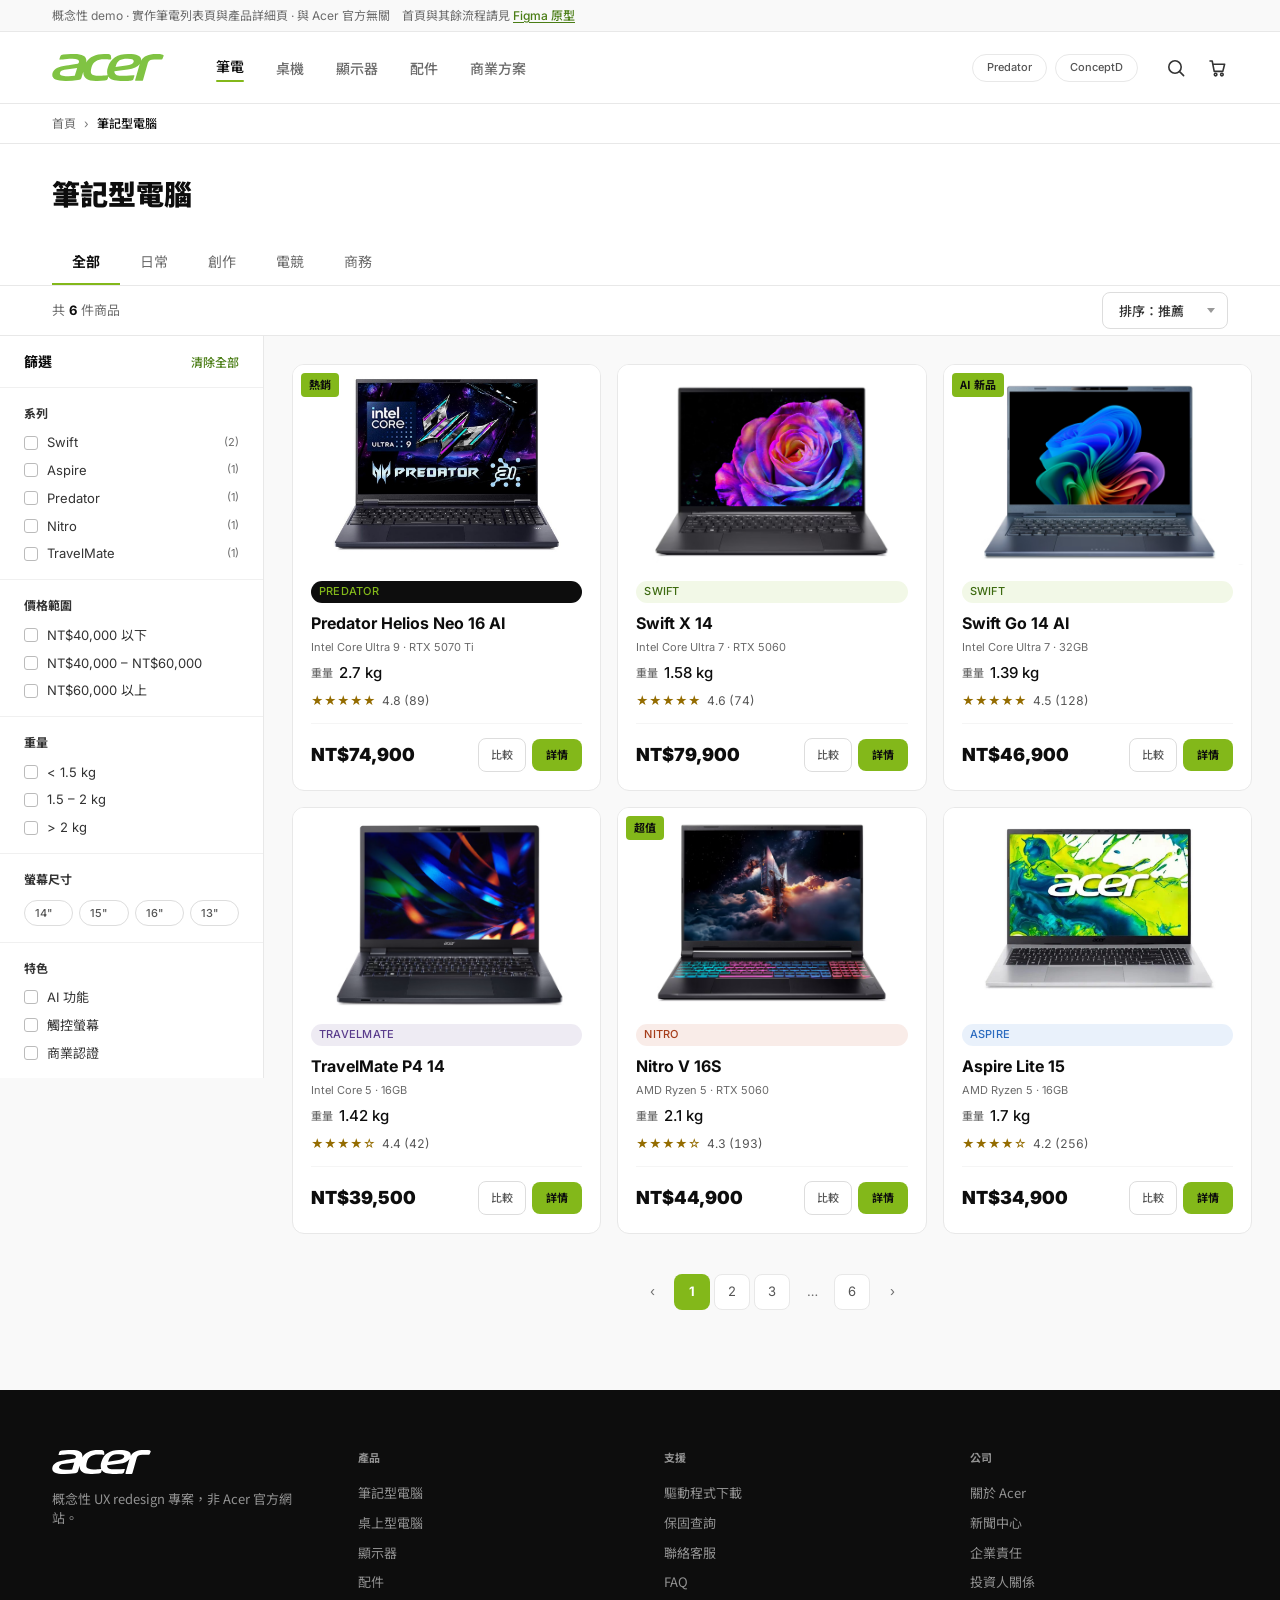
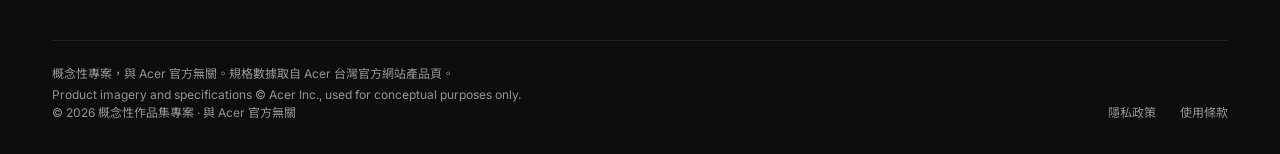
==== commit 8c0429e6: "Aspire Lite 15 改用真實 SKU 的官方規格（AL15-42P-R5X3） 原 CPU「Ryzen AI 5 340」在 Acer 台灣官網查無此配置（建置說明書第 206 行 註明其餘" ====
--- a/laptops-list.html
+++ b/laptops-list.html
@@ -125,6 +125,8 @@
 button{font-family:inherit;cursor:pointer;border:0;background:none;color:inherit}
 a{color:inherit}
 :focus-visible{outline:2px solid var(--green-700);outline-offset:2px;border-radius:4px}
+.ov-row{display:contents}
+.nw{white-space:nowrap}
 .sr-only{
   position:absolute;width:1px;height:1px;padding:0;margin:-1px;
   overflow:hidden;clip:rect(0 0 0 0);white-space:nowrap;border:0;
@@ -247,7 +249,7 @@
 .fopt input:focus-visible + .box{outline:2px solid var(--green-700);outline-offset:2px}
 .fopt .cnt{margin-left:auto;font-size:11px;color:var(--text-faint)}
 .fopt.is-disabled{opacity:.4;cursor:not-allowed}
-.chip-row{display:flex;gap:6px}
+.chip-row{display:flex;gap:6px;flex-wrap:wrap}
 .chip{
   flex:1;border:1px solid var(--border-strong);border-radius:20px;
   padding:5px 10px;font-size:11px;font-weight:500;color:#555;
@@ -284,8 +286,19 @@
 .series-pill.s-travelmate{background:rgba(90,60,140,.1);color:#5A3C8C}
 .series-pill.s-nitro{background:rgba(192,72,32,.1);color:#A63D1A}
 .series-pill.s-aspire{background:rgba(42,120,214,.1);color:#2A6ABF}
-.card-name{font-weight:700;font-size:16px;line-height:1.55;margin-top:8px}
-.card-spec{font-size:11px;color:var(--text-tertiary);margin-top:4px}
+/* ===== 第14項：文字截斷（以行數限制，不用 <br> 手動換行）===== */
+.clamp-2{
+  display:-webkit-box;-webkit-box-orient:vertical;-webkit-line-clamp:2;
+  overflow:hidden;
+}
+.card-name{
+  font-weight:700;font-size:16px;line-height:1.55;margin-top:8px;
+  display:-webkit-box;-webkit-box-orient:vertical;-webkit-line-clamp:2;overflow:hidden;
+}
+.card-spec{
+  font-size:11px;color:var(--text-tertiary);margin-top:4px;
+  display:-webkit-box;-webkit-box-orient:vertical;-webkit-line-clamp:2;overflow:hidden;
+}
 .weight-row{display:flex;align-items:center;gap:6px;margin-top:6px}
 .weight-row .wl{font-family:'Noto Sans TC',sans-serif;font-weight:500;font-size:11px;color:var(--text-tertiary)}
 .weight-row .wv{font-weight:500;font-size:15px;color:var(--text-primary)}
@@ -293,9 +306,9 @@
 .card-rating .stars{color:var(--star);white-space:nowrap}
 .card-rating .rv{color:var(--rating-num);margin-left:6px;font-family:var(--font-data);font-variant-numeric:tabular-nums}
 .card-divider{height:1px;background:var(--divider);margin:14px 0}
-.card-foot{display:flex;align-items:center;margin-top:auto}
+.card-foot{display:flex;flex-wrap:wrap;align-items:center;gap:8px;margin-top:auto}
 .card-price{font-weight:900;font-size:18px;line-height:1.55}
-.card-actions{margin-left:auto;display:flex;gap:6px;align-items:center}
+.card-actions{margin-left:auto;display:flex;flex-wrap:wrap;gap:6px;align-items:center}
 .cmp{
   display:flex;align-items:center;justify-content:center;
   border:1.5px solid var(--border-strong);border-radius:8px;background:var(--surface);
@@ -303,6 +316,13 @@
 }
 .cmp .cmp-txt{font-family:'Noto Sans TC',sans-serif;font-weight:500;font-size:11px;color:#555;white-space:nowrap}
 .cmp input{position:absolute;opacity:0;pointer-events:none}
+/* 第13項：以透明 ::before 把點擊範圍撐到 44×44，不改變外觀 */
+@media (max-width:768px){
+  .cmp::before{
+    content:"";position:absolute;left:50%;top:50%;transform:translate(-50%,-50%);
+    min-width:44px;min-height:44px;width:100%;height:100%;
+  }
+}
 .cmp.is-checked{border-color:var(--green-600);background:rgba(131,184,26,.08)}
 .cmp.is-checked .cmp-txt{color:var(--green-700);font-weight:700}
 .cmp.is-checked .cmp-txt::before{content:"✓ ";font-family:'Inter',sans-serif}
@@ -386,7 +406,11 @@
 }
 .compare-bar.is-visible{transform:translateY(0);visibility:visible}
 .cb-label{font-family:'Noto Sans TC',sans-serif;font-weight:500;font-size:13px;color:var(--text-primary);white-space:nowrap}
-.cb-chips{display:flex;gap:8px;align-items:center;overflow-x:auto;scrollbar-width:none}
+.cb-chips{display:flex;flex-wrap:wrap;gap:8px;align-items:center;min-width:0}
+@media (max-width:768px){
+  /* 手機：已選機型維持橫向捲動，不折行 */
+  .cb-chips{flex-wrap:nowrap;overflow-x:auto;scrollbar-width:none}
+}
 .cb-chips::-webkit-scrollbar{display:none}
 .cb-chip{
   background:var(--surface-subtle);border:1px solid var(--border);border-radius:20px;
@@ -401,6 +425,8 @@
 }
 .cb-chip button:hover{background:#F2F2F2;color:var(--text-on-action)}
 .compare-bar .spacer{flex:1}
+.cb-hint{font-size:12px;color:var(--text-secondary);white-space:nowrap;margin-right:12px}
+.cb-hint[hidden]{display:none}
 .btn-start-compare{
   background:var(--action);color:var(--text-on-action);border-radius:8px;padding:12px 28px;
   font-family:'Noto Sans TC',sans-serif;font-weight:700;font-size:13px;white-space:nowrap;flex:none;
@@ -429,7 +455,7 @@
 .overlay.is-open{opacity:1;visibility:visible;transform:translate(-50%,-50%) scale(1)}
 .ov-header{
   flex:none;height:72px;display:flex;align-items:center;gap:16px;
-  padding:0 52px;border-bottom:1px solid var(--border);background:var(--surface);
+  padding:0 52px;border-bottom:1px solid var(--border);background:var(--surface);;flex-wrap:wrap;gap:8px 12px;
 }
 .ov-title{font-family:'Noto Sans TC',sans-serif;font-weight:900;font-size:22px;line-height:1.25}
 .ov-count{font-size:13px;color:var(--text-muted);font-family:'Noto Sans TC',sans-serif}
@@ -831,11 +857,12 @@
 </footer>
 
 <!-- Compare Bar -->
-<div class="compare-bar" id="compareBar" aria-label="比較列">
-  <span class="cb-label">比較中：<span id="cbCount">0</span> 件商品</span>
+<div class="compare-bar" id="compareBar" role="region" aria-label="比較列">
+  <span class="cb-label" aria-live="polite">比較中：<span id="cbCount">0</span> 件商品</span>
   <div class="cb-chips" id="cbChips"></div>
   <span class="spacer"></span>
-  <button class="btn-start-compare" id="btnStartCompare" disabled>開始比較 →</button>
+  <span class="cb-hint d-only" id="cbHint" hidden>再選 1 台即可比較</span>
+  <button class="btn-start-compare" id="btnStartCompare" disabled aria-describedby="cbHint">開始比較 →</button>
 </div>
 
 <!-- Compare Overlay -->
@@ -843,7 +870,7 @@
 <div class="overlay" id="overlay" role="dialog" aria-modal="true" aria-labelledby="ovTitle" aria-hidden="true">
   <div class="ov-header">
     <span class="ov-title" id="ovTitle">商品比較</span>
-    <span class="ov-count"><span id="ovCount">2</span> 件商品</span>
+    <span class="ov-count" aria-live="polite"><span id="ovCount">2</span> 件商品</span>
     <span class="spacer"></span>
     <div class="diff-wrap">
       <span class="diff-label" id="diffLabel">差異模式</span>
@@ -851,8 +878,9 @@
     </div>
     <button class="btn-ov-close" id="btnOvClose">關閉 ✕</button>
   </div>
-  <div class="ov-scroll" id="ovScroll">
-    <div class="ov-table" id="ovTable"></div>
+  <p class="sr-only" id="diffAnnounce" aria-live="polite"></p>
+  <div class="ov-scroll" id="ovScroll" tabindex="0" role="region" aria-label="比較表，可左右捲動">
+    <div class="ov-table" id="ovTable" role="table" aria-label="機型規格比較表"></div>
   </div>
 </div>
 
@@ -883,6 +911,7 @@
       weight: '2.7 kg',
       memory: '16GB DDR5 · 可擴充',
       display: '16" WQXGA 240Hz',
+        battery: '約 8 小時 · 90 Wh',
       cpu: 'Core Ultra 9 + RTX 5070 Ti',
       storage: '512GB PCIe 4.0',
       price: 'NT$74,900'
@@ -906,6 +935,7 @@
     compare: {
       weight: '1.58 kg', memory: '32GB LPDDR5X · 板載',
       display: '14.5" WQXGA+ OLED 120Hz',
+        battery: '官方未提供 · 76 Wh',
       cpu: 'Core Ultra 7 + RTX 5060',
       storage: '1TB PCIe 4.0', price: 'NT$79,900'
     }
@@ -928,6 +958,7 @@
     compare: {
       weight: '1.39 kg', memory: '32GB LPDDR5X · 板載',
       display: '14" WUXGA OLED 60Hz',
+        battery: '約 16 小時 · 65 Wh',
       cpu: 'Core Ultra 7 258V',
       storage: '1TB PCIe 4.0', price: 'NT$46,900'
     }
@@ -950,6 +981,7 @@
     compare: {
       weight: '1.42 kg', memory: '16GB DDR5 · 可擴充',
       display: '14" WUXGA 60Hz',
+        battery: '官方未提供',
       cpu: 'Intel Core 5 210H',
       storage: '512GB PCIe 4.0', price: 'NT$39,500'
     }
@@ -972,6 +1004,7 @@
     compare: {
       weight: '2.1 kg', memory: '16GB DDR5 · 可擴充',
       display: '16" WUXGA 165Hz',
+        battery: '約 6 小時 · 76 Wh',
       cpu: 'Ryzen 5 + RTX 5060',
       storage: '512GB PCIe 4.0', price: 'NT$44,900'
     }
@@ -980,9 +1013,9 @@
     id: 'aspire-lite-15',
     series: 'ASPIRE', seriesLabel: 'Aspire',
     name: 'Aspire Lite 15',
-    spec: 'AMD Ryzen AI 5 · 16GB',
-    specMobile: 'Ryzen AI 5 · 16GB',
-    weight: 1.5, weightLabel: '1.5 kg',
+    spec: 'AMD Ryzen 5 · 16GB',
+    specMobile: 'Ryzen 5 · 16GB',
+    weight: 1.7, weightLabel: '1.7 kg',
     rating: 4.2, reviews: 256,
     starsDesktop: '★★★★☆', starsMobile: '★★★★',
     price: 34900, priceLabel: 'NT$34,900',
@@ -992,9 +1025,10 @@
     img: 'images/aspire-lite-15-list.jpg',
     compareImg: 'images/aspire-lite-15-list.jpg',
     compare: {
-      weight: '1.5 kg', memory: '16GB LPDDR5 · 板載',
+      weight: '1.7 kg', memory: '16GB DDR4',
       display: '15.6" FHD 60Hz',
-      cpu: 'Ryzen AI 5 340',
+        battery: '約 10 小時',
+      cpu: 'Ryzen 5 7430U',
       storage: '512GB PCIe 4.0', price: 'NT$34,900'
     }
   }
@@ -1248,6 +1282,10 @@
   }
   render();
   renderCompareBar();
+  // 驗收「焦點一直看得見」：grid 以 innerHTML 重繪會讓焦點掉回 body，
+  // 重繪後把焦點放回同一個比較勾選框
+  const again = grid.querySelector('input[data-cmp="' + id + '"]');
+  if (again) again.focus();
 });
 // 達上限時，阻止 disabled 樣式下的點擊（input 仍可聚焦以顯示 tooltip）
 grid.addEventListener('click', e => {
@@ -1268,16 +1306,26 @@
     return `<span class="cb-chip"><span class="n">${p.name}</span><button data-remove="${id}" aria-label="從比較移除 ${p.name}">×</button></span>`;
   }).join('');
   btnStartCompare.disabled = ids.length < 2;
+  // 第11項：只選 1 台時顯示提示（桌機），按鈕以 aria-describedby 連到它
+  const hint = document.getElementById('cbHint');
+  hint.hidden = ids.length !== 1;
   compareBar.classList.toggle('is-visible', ids.length >= 1);
   if (state.overlayOpen) renderOverlay();
 }
 document.getElementById('cbChips').addEventListener('click', e => {
   const btn = e.target.closest('button[data-remove]');
   if (!btn) return;
-  state.compare.delete(btn.dataset.remove);
+  const removedId = btn.dataset.remove;
+  const wasLast = state.compare.size === 1;
+  state.compare.delete(removedId);
   render();
   renderCompareBar();
   if (state.overlayOpen && state.compare.size < 2) closeOverlay();
+  // 第11項：移除最後一台後比較列收起，焦點移到該機型卡片的「比較」勾選框
+  if (wasLast) {
+    const box = document.querySelector('input[data-cmp="' + removedId + '"]');
+    if (box) box.focus();
+  }
 });
 
 /* ============ 捲動鎖定（position:fixed 法，關閉時捲動位置不變） ============ */
@@ -1306,6 +1354,11 @@
   { key: 'weight', label: '重量', better: 'min', num: p => p.weight },
   { key: 'memory', label: '記憶體', better: 'max', num: p => parseInt(p.compare.memory, 10) || 0 },
   { key: 'display', label: '顯示器', better: null },
+  // 第1項：數值越大越好；查不到小時數者回傳 null，不參與優劣判定
+  { key: 'battery', label: '電池續航', better: 'max', num: p => {
+      const m = (p.compare.battery || '').match(/約\s*([\d.]+)\s*小時/);
+      return m ? parseFloat(m[1]) : null;
+    } },
   { key: 'cpu', label: '處理器', better: null },
   { key: 'storage', label: '儲存', better: 'max', num: p => {
       const m = p.compare.storage.match(/^([\d.]+)\s*(TB|GB)/i);
@@ -1322,36 +1375,60 @@
   const table = document.getElementById('ovTable');
   table.style.gridTemplateColumns = isMobile() ? `76px repeat(${n}, 1fr)` : `200px repeat(${n}, 1fr)`;
 
-  let html = `<div class="ov-cell is-prodlabel">商品</div>`;
+  // 第9項：表頭列。role="row" 的容器用 display:contents，不影響 grid 版面
+  let html = `<div role="row" class="ov-row">`;
+  html += `<div class="ov-cell is-prodlabel" role="columnheader">商品</div>`;
   html += items.map(p => `
-    <div class="ov-prod">
+    <div class="ov-prod" role="columnheader">
       <div class="ov-prod-imgbox"><img src="${p.compareImg}" alt="${p.name} 產品圖"></div>
       <span class="ov-prod-name">${p.name}</span>
       <span class="ov-prod-price">${p.priceLabel}</span>
       <button class="btn-buy" data-buy="${p.id}">立即選購</button>
     </div>`).join('');
-
+  html += `</div>`;
+
+  let hiddenCount = 0;
   for (const row of ROWS) {
     const values = items.map(p => p.compare[row.key]);
     const allSame = values.every(v => v === values[0]);
-    if (state.diffMode && allSame) continue; // 差異模式：隱藏完全相同的列
+    if (state.diffMode && allSame) { hiddenCount++; continue; } // 差異模式：隱藏完全相同的列
     let bestSet = new Set();
     if (state.diffMode && row.better && !allSame) {
       const nums = items.map(row.num);
-      const best = row.better === 'min' ? Math.min(...nums) : Math.max(...nums);
-      items.forEach((p, i) => { if (nums[i] === best) bestSet.add(i); });
-      if (bestSet.size === items.length) bestSet = new Set(); // 全數並列＝無差異可標
+      const valid = nums.filter(v => typeof v === 'number' && !Number.isNaN(v));
+      if (valid.length >= 2) {   // 至少兩個可比較的數值才標示較優
+        const best = row.better === 'min' ? Math.min(...valid) : Math.max(...valid);
+        items.forEach((p, i) => { if (nums[i] === best) bestSet.add(i); });
+        if (bestSet.size === valid.length && valid.length === items.length) bestSet = new Set();
+      }
     }
-    html += `<div class="ov-cell is-label">${row.label}</div>`;
+    html += `<div role="row" class="ov-row">`;
+    html += `<div class="ov-cell is-label" role="rowheader">${row.label}</div>`;
     html += items.map((p, i) => {
       const better = bestSet.has(i);
-      return `<div class="ov-cell${better ? ' is-better' : ''}">${p.compare[row.key]}${better ? ' ✓' : ''}</div>`;
+      // ✓ 為裝飾，另以隱藏文字說明；與前一個詞用 nowrap 綁在一起（第14項）
+      const mark = better ? ` <span class="nw"><span aria-hidden="true">✓</span><span class="sr-only">（較優）</span></span>` : '';
+      return `<div class="ov-cell${better ? ' is-better' : ''}" role="cell">${p.compare[row.key]}${mark}</div>`;
     }).join('');
+    html += `</div>`;
   }
   table.innerHTML = html;
+  // 第10項：差異模式切換後朗讀實際隱藏的規格數
+  const ann = document.getElementById('diffAnnounce');
+  if (ann) ann.textContent = state.diffMode
+    ? (hiddenCount > 0 ? '已隱藏 ' + hiddenCount + ' 個相同規格' : '所有規格都不同')
+    : '';
 }
 
 let overlayReturnFocus = null;
+/* 第12項：比較視窗開啟時，overlay 以外的頂層元素一律 inert
+   （鍵盤與輔助技術都進不去，比單純 aria-hidden 更徹底） */
+function setBackgroundInert(on) {
+  for (const el of document.body.children) {
+    if (el === overlay || el === overlayBackdrop) continue;
+    if (on) el.setAttribute('inert', ''); else el.removeAttribute('inert');
+  }
+}
 function openOverlay() {
   if (state.compare.size < 2) return;
   overlayReturnFocus = document.activeElement;
@@ -1361,7 +1438,13 @@
   overlayBackdrop.classList.add('is-open');
   overlay.classList.add('is-open');
   overlay.setAttribute('aria-hidden', 'false');
-  document.getElementById('btnOvClose').focus();
+  setBackgroundInert(true);   // 第12項
+  // click 事件結束後瀏覽器會把焦點給剛被點的按鈕（此時已 inert → 焦點落到 body），
+  // 所以用 setTimeout(0) 等事件完全結束再把焦點移進視窗
+  setTimeout(() => {
+    const close = document.getElementById('btnOvClose');
+    if (state.overlayOpen && close) close.focus();
+  }, 0);
 }
 function closeOverlay() {
   if (!state.overlayOpen) return;
@@ -1369,6 +1452,7 @@
   overlayBackdrop.classList.remove('is-open');
   overlay.classList.remove('is-open');
   overlay.setAttribute('aria-hidden', 'true');
+  setBackgroundInert(false);  // 第12項
   unlockScroll(); // 捲動位置不變；勾選與篩選 state 完全未動
   btnStartCompare.focus(); // §11：關閉後焦點回到「開始比較」按鈕
 }
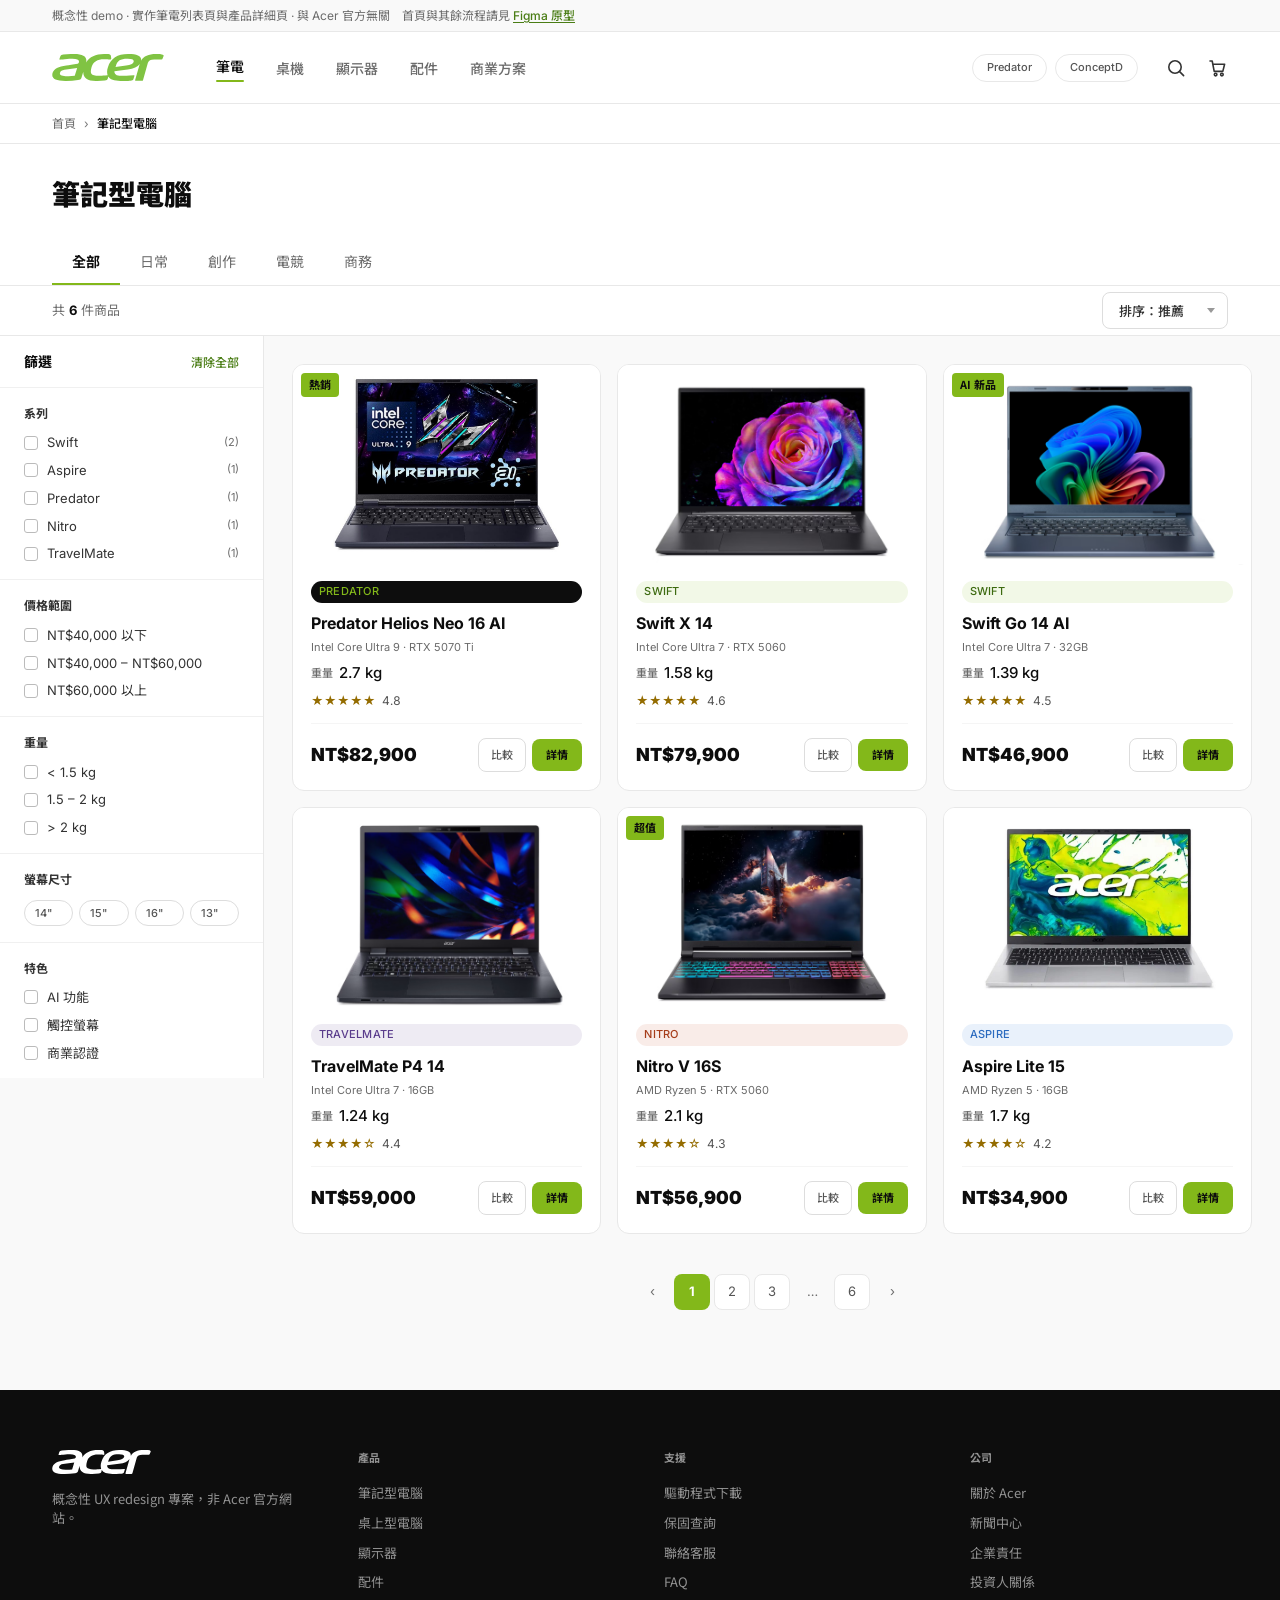
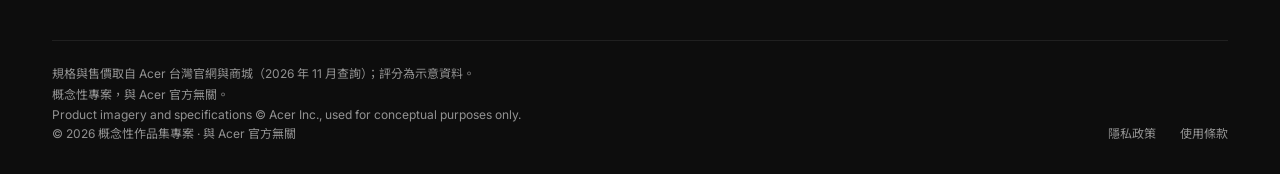
==== commit 4c87e11a: "規格與售價全面對齊 Acer 台灣官網與商城（2026-11 查詢） 1. Nitro V 16S 刷新率 165Hz → 180Hz（官方規格頁與商城均為 180 Hz）。 2. Swift X 1" ====
--- a/laptops-list.html
+++ b/laptops-list.html
@@ -846,7 +846,8 @@
   </div>
   <div class="footer-rule"></div>
   <div class="footer-disclaimer">
-    <p>概念性專案，與 Acer 官方無關。規格數據取自 Acer 台灣官方網站產品頁。</p>
+    <p>規格與售價取自 Acer 台灣官網與商城（2026 年 11 月查詢）；評分為示意資料。</p>
+    <p>概念性專案，與 Acer 官方無關。</p>
     <p>Product imagery and specifications © Acer Inc., used for conceptual purposes only.</p>
   </div>
   <div class="footer-base">
@@ -901,7 +902,7 @@
     weight: 2.7, weightLabel: '2.7 kg',
     rating: 4.8, reviews: 89,
     starsDesktop: '★★★★★', starsMobile: '★★★★★',
-    price: 74900, priceLabel: 'NT$74,900',
+    price: 82900, priceLabel: 'NT$82,900',
     screen: 16, badge: '熱銷',
     features: ['ai'],
     purpose: ['gaming', 'creation'],
@@ -914,7 +915,7 @@
         battery: '約 8 小時 · 90 Wh',
       cpu: 'Core Ultra 9 + RTX 5070 Ti',
       storage: '512GB PCIe 4.0',
-      price: 'NT$74,900'
+      price: 'NT$82,900'
     }
   },
   {
@@ -933,10 +934,10 @@
     img: 'images/swift-x-14-list.png',
     compareImg: 'images/swift-x-14-list.png',
     compare: {
-      weight: '1.58 kg', memory: '32GB LPDDR5X · 板載',
+      weight: '1.58 kg', memory: '32GB LPDDR5X',
       display: '14.5" WQXGA+ OLED 120Hz',
         battery: '官方未提供 · 76 Wh',
-      cpu: 'Core Ultra 7 + RTX 5060',
+      cpu: 'Core Ultra 7 255H + RTX 5060',
       storage: '1TB PCIe 4.0', price: 'NT$79,900'
     }
   },
@@ -967,23 +968,23 @@
     id: 'travelmate-p4-14',
     series: 'TRAVELMATE', seriesLabel: 'TravelMate',
     name: 'TravelMate P4 14',
-    spec: 'Intel Core 5 · 16GB',
-    specMobile: 'Core 5 · 16GB',
-    weight: 1.42, weightLabel: '1.42 kg',
+    spec: 'Intel Core Ultra 7 · 16GB',
+    specMobile: 'Core Ultra 7 · 16GB',
+    weight: 1.24, weightLabel: '1.24 kg',
     rating: 4.4, reviews: 42,
     starsDesktop: '★★★★☆', starsMobile: '★★★★',
-    price: 39500, priceLabel: 'NT$39,500',
+    price: 59000, priceLabel: 'NT$59,000',
     screen: 14, badge: null,
     features: ['business'],
     purpose: ['business'],
     img: 'images/travelmate-p4-14-list.png',
     compareImg: 'images/travelmate-p4-14-list.png',
     compare: {
-      weight: '1.42 kg', memory: '16GB DDR5 · 可擴充',
+      weight: '1.24 kg', memory: '16GB DDR5',
       display: '14" WUXGA 60Hz',
-        battery: '官方未提供',
-      cpu: 'Intel Core 5 210H',
-      storage: '512GB PCIe 4.0', price: 'NT$39,500'
+        battery: '官方未提供 · 53 Wh',
+      cpu: 'Core Ultra 7 255U',
+      storage: '1TB PCIe 4.0', price: 'NT$59,000'
     }
   },
   {
@@ -995,7 +996,7 @@
     weight: 2.1, weightLabel: '2.1 kg',
     rating: 4.3, reviews: 193,
     starsDesktop: '★★★★☆', starsMobile: '★★★★',
-    price: 44900, priceLabel: 'NT$44,900',
+    price: 56900, priceLabel: 'NT$56,900',
     screen: 16, badge: '超值',
     features: [],
     purpose: ['gaming'],
@@ -1003,10 +1004,10 @@
     compareImg: 'images/nitro-v-16s-list.png',
     compare: {
       weight: '2.1 kg', memory: '16GB DDR5 · 可擴充',
-      display: '16" WUXGA 165Hz',
+      display: '16" WUXGA 180Hz',
         battery: '約 6 小時 · 76 Wh',
       cpu: 'Ryzen 5 + RTX 5060',
-      storage: '512GB PCIe 4.0', price: 'NT$44,900'
+      storage: '512GB PCIe 4.0', price: 'NT$56,900'
     }
   },
   {
@@ -1029,7 +1030,7 @@
       display: '15.6" FHD 60Hz',
         battery: '約 10 小時',
       cpu: 'Ryzen 5 7430U',
-      storage: '512GB PCIe 4.0', price: 'NT$34,900'
+      storage: '512GB PCIe 4.0', price: 'NT$34,900（示意價格）'
     }
   }
 ];
@@ -1110,8 +1111,8 @@
       <p class="card-spec">${mob ? p.specMobile : p.spec}</p>
       <div class="weight-row"><span class="wl">重量</span><span class="wv">${p.weightLabel}</span></div>
       <p class="card-rating">
-        <span class="stars" aria-hidden="true">${mob ? p.starsMobile : p.starsDesktop}</span><span class="rv" aria-hidden="true">${p.rating}${mob ? '' : ` (${p.reviews})`}</span>
-        <span class="sr-only">評分 ${p.rating} 分（滿分 5 分），共 ${p.reviews} 則評論</span>
+        <span class="stars" aria-hidden="true">${mob ? p.starsMobile : p.starsDesktop}</span><span class="rv" aria-hidden="true">${p.rating}</span>
+        <span class="sr-only">評分 ${p.rating} 分（滿分 5 分，示意資料）</span>
       </p>
       <div class="card-divider"></div>
       <div class="card-foot">
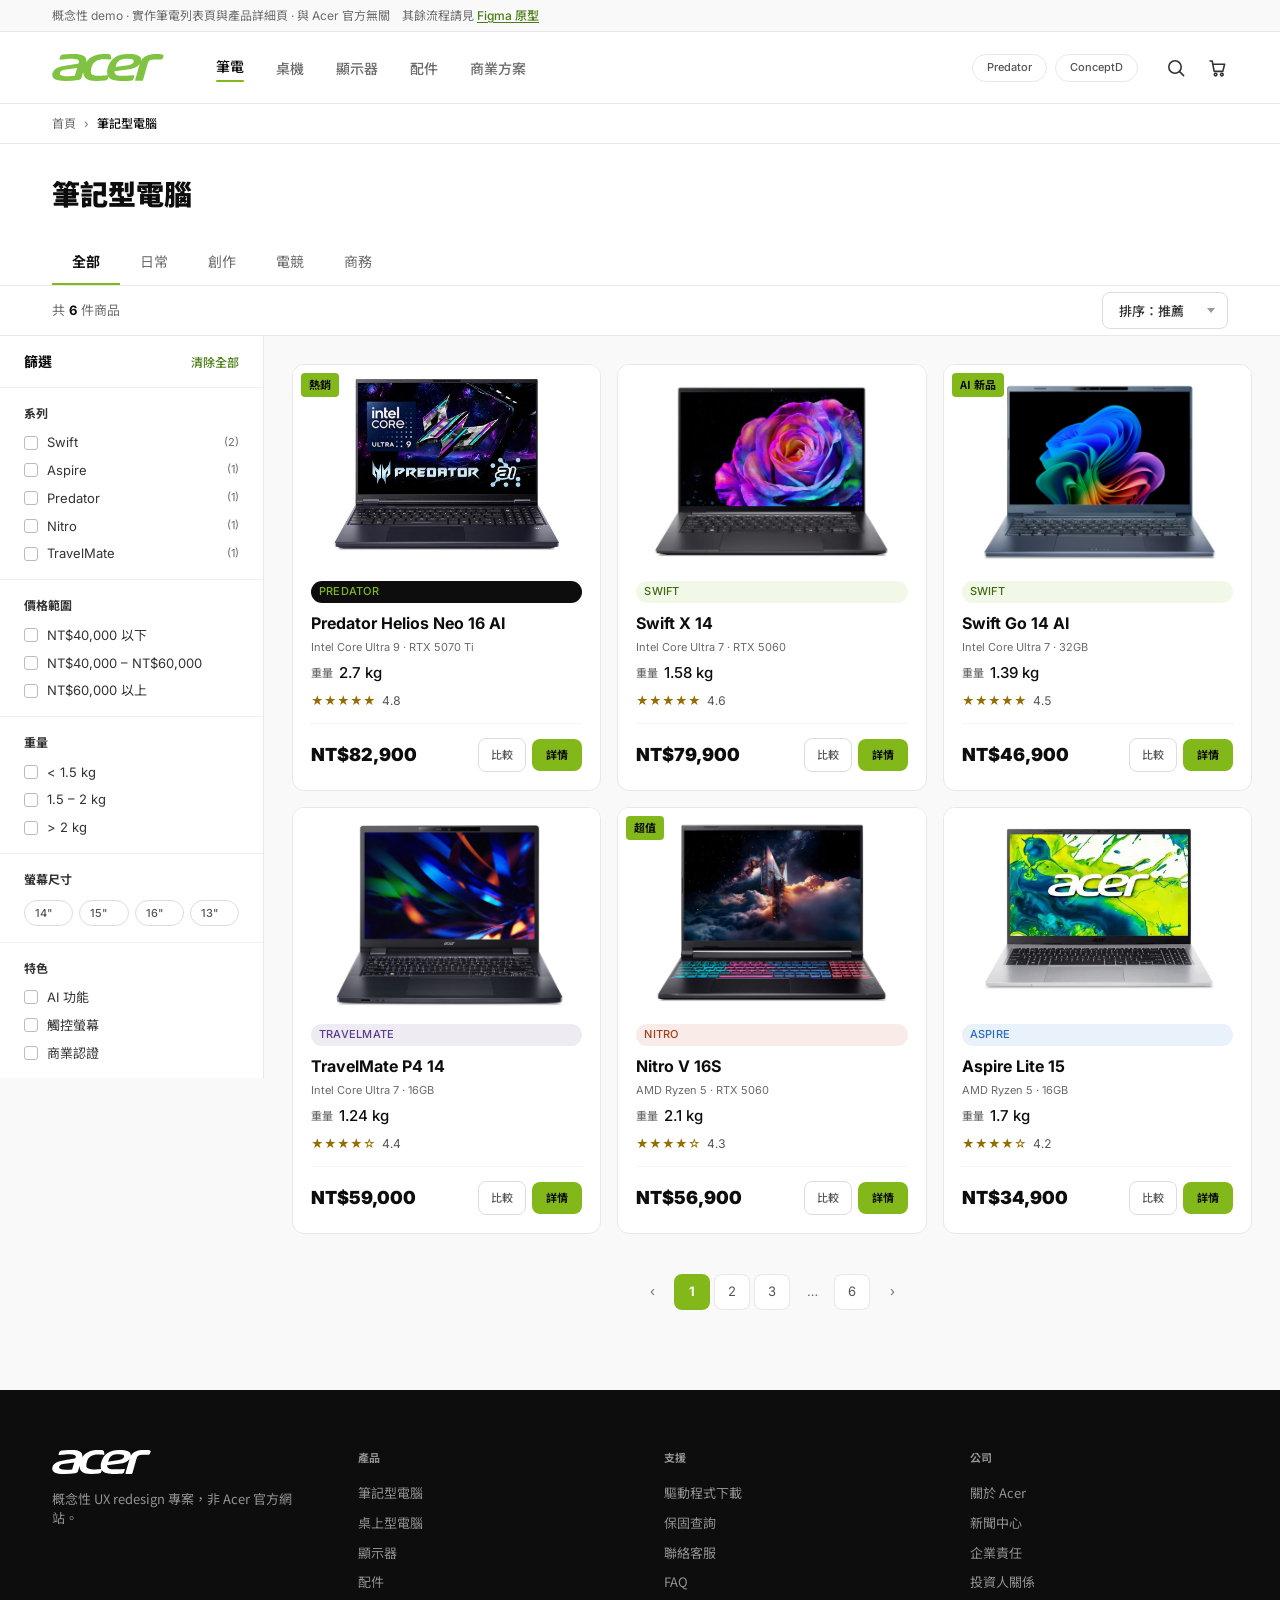
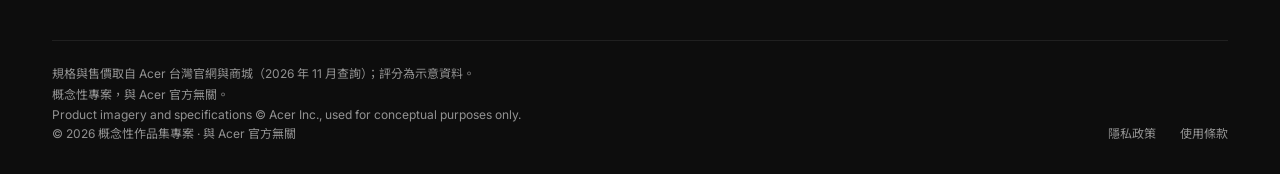
==== commit ea8e1986: "首頁加入進場動畫；麵包屑「首頁」改連實作的首頁 動畫：沿用詳細頁 §6.1 既有語彙（fade + 上移 20px、單次播放、 IntersectionObserver、鄰接元素錯開 80ms），未引" ====
--- a/laptops-list.html
+++ b/laptops-list.html
@@ -632,7 +632,7 @@
 <!-- 範圍聲明（sticky top） -->
 <div class="scope-banner" role="note">
   <span>概念性 demo · 實作筆電列表頁與產品詳細頁 · 與 Acer 官方無關</span>
-  <span>首頁與其餘流程請見 <a href="https://www.figma.com/proto/HEWrjA0NJX4dI037WMmOZ3/ACER-Redesign---Wireframe?node-id=80-2&amp;p=f&amp;t=rNhxzCozjx3zxljE-0&amp;scaling=min-zoom&amp;content-scaling=fixed&amp;starting-point-node-id=80%3A2" target="_blank" rel="noopener">Figma 原型</a></span>
+  <span>其餘流程請見 <a href="https://www.figma.com/proto/HEWrjA0NJX4dI037WMmOZ3/ACER-Redesign---Wireframe?node-id=80-2&amp;p=f&amp;t=rNhxzCozjx3zxljE-0&amp;scaling=min-zoom&amp;content-scaling=fixed&amp;starting-point-node-id=80%3A2" target="_blank" rel="noopener">Figma 原型</a></span>
 </div>
 
 <!-- nav -->
@@ -661,7 +661,7 @@
 
 <!-- breadcrumb -->
 <nav class="breadcrumb" aria-label="breadcrumb">
-  <a href="https://www.figma.com/proto/HEWrjA0NJX4dI037WMmOZ3/ACER-Redesign---Wireframe?node-id=80-2&amp;p=f&amp;t=rNhxzCozjx3zxljE-0&amp;scaling=min-zoom&amp;content-scaling=fixed&amp;starting-point-node-id=80%3A2" target="_blank" rel="noopener">首頁</a>
+  <a href="index.html">首頁</a>
   <span class="sep">›</span>
   <span class="cur" aria-current="page">筆記型電腦</span>
 </nav>
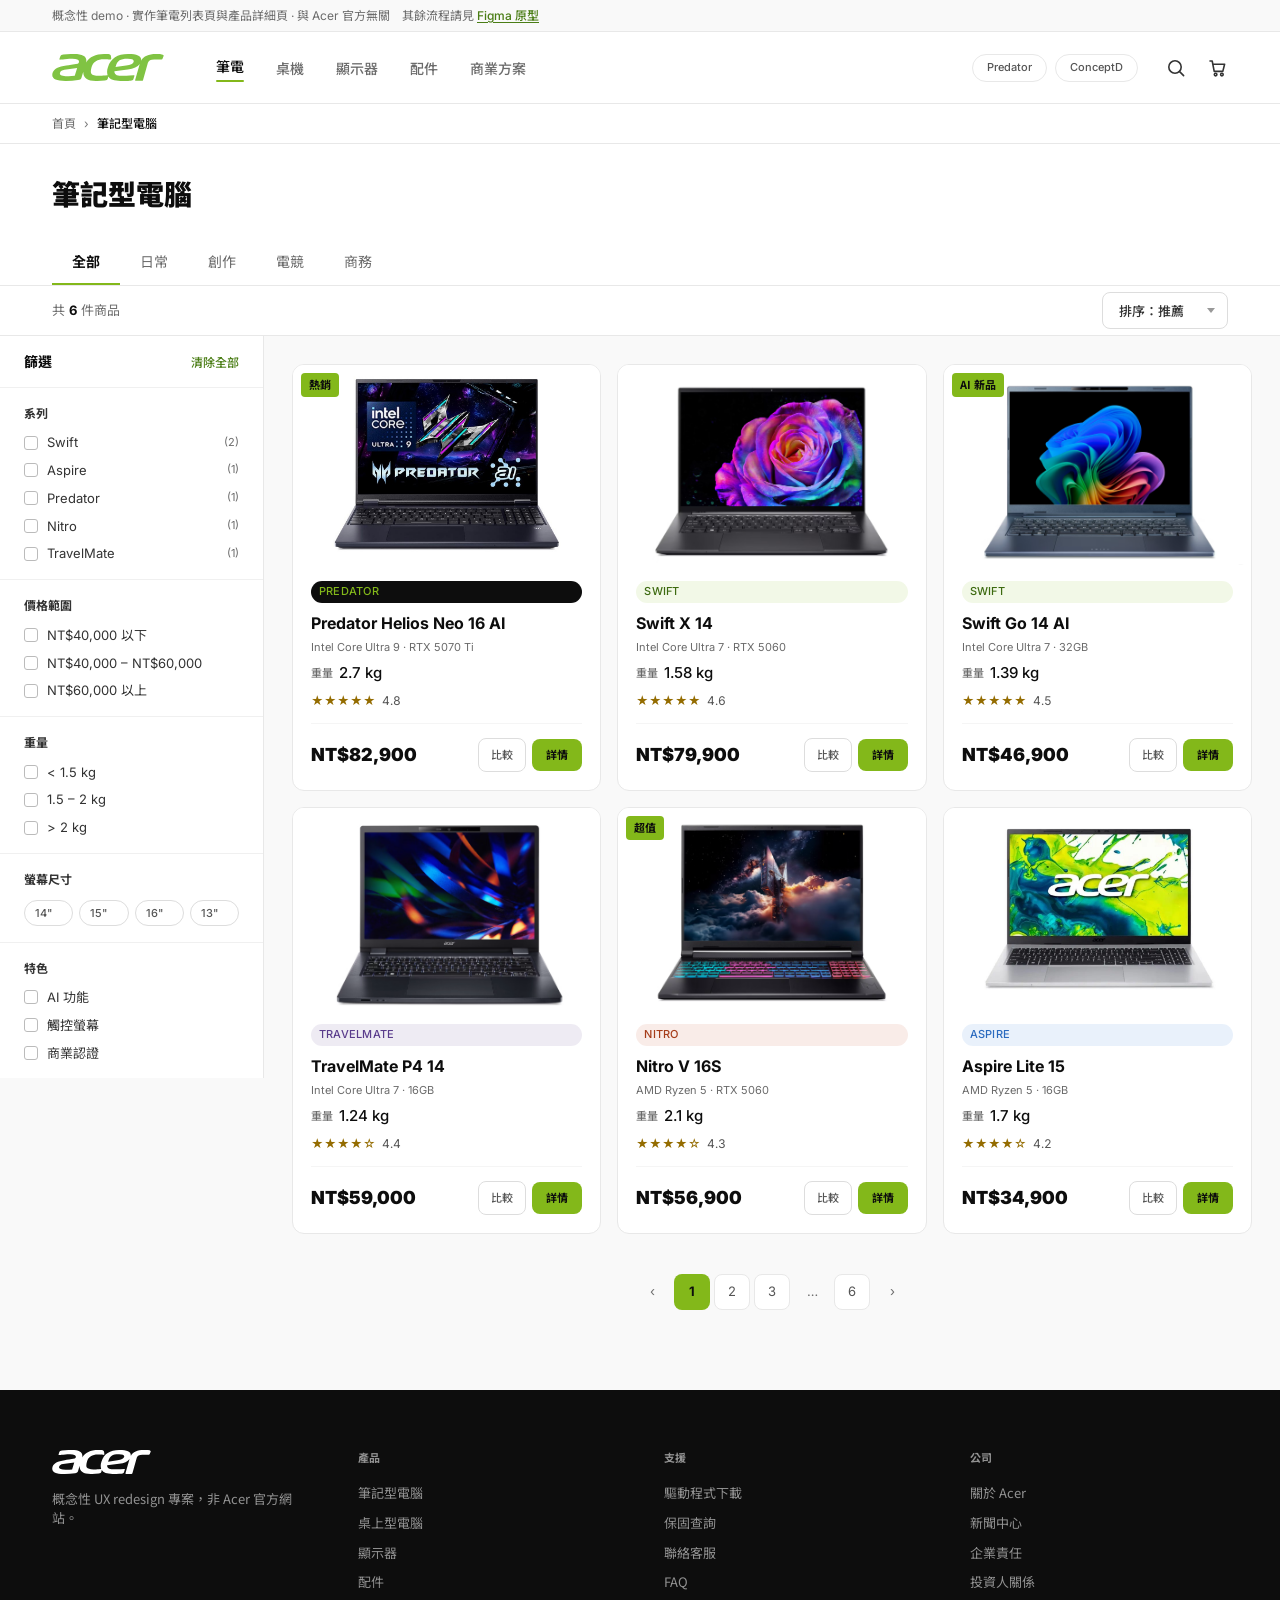
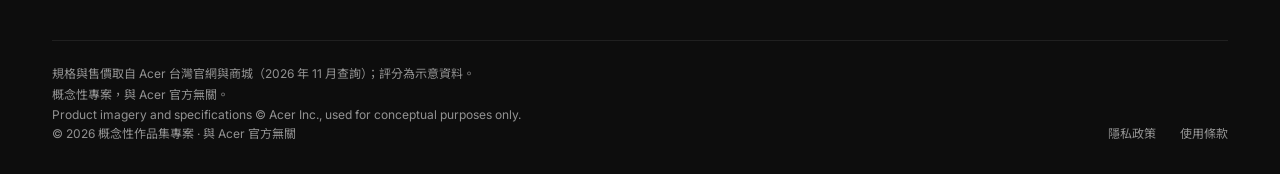
==== commit 6dcd9c16: "hero 年份移除；修正詳細頁與隱藏狀態中殘留的對比缺陷 - 首頁 hero eyebrow「SWIFT SERIES · 2026」→「SWIFT SERIES」   該標籤可解讀為當期陣容或產品世" ====
--- a/laptops-list.html
+++ b/laptops-list.html
@@ -50,6 +50,8 @@
   --action:var(--green-500);
   --action-text:var(--green-700);
   --text-action:var(--green-700);
+  /* 淡色底上的綠字：green-700 在 #E8F0E0／淡綠底僅 4.24:1，需再深一階 */
+  --text-action-on-tint:#3D6A10;
   --text-primary:var(--gray-900);
   --text-secondary:#6B6B6B;
   --text-tertiary:#6B6B6B;
@@ -361,7 +363,7 @@
   text-decoration:underline;text-underline-offset:2px;font-family:'Noto Sans TC',sans-serif;
 }
 .es-clear{
-  margin-top:24px;display:inline-block;background:var(--action);color:#fff;
+  margin-top:24px;display:inline-block;background:var(--action);color:var(--text-on-action);
   border-radius:8px;padding:10px 24px;
   font-family:'Noto Sans TC',sans-serif;font-weight:700;font-size:13px;
 }
@@ -374,7 +376,7 @@
 }
 .page-item.is-plain{color:var(--text-secondary)}
 .page-item.is-box{background:var(--surface);border:1px solid var(--border)}
-.page-item.is-current{background:var(--green-500);border:0;color:#fff;font-weight:700}
+.page-item.is-current{background:var(--green-500);border:0;color:var(--text-on-action);font-weight:700}
 
 /* ============ footer ============ */
 .footer{background:var(--footer-bg);padding:60px 52px 32px;color:#fff}
@@ -555,7 +557,7 @@
   .sheet-backdrop.is-open{pointer-events:auto}
   .fp-head{position:sticky;top:0;background:var(--surface);z-index:1;padding:15px 20px;border-bottom:1px solid var(--border-faint)}
   .btn-sheet-done{
-    display:inline-block;margin-left:16px;background:var(--action);color:#fff;
+    display:inline-block;margin-left:16px;background:var(--action);color:var(--text-on-action);
     border-radius:8px;padding:7px 16px;font-family:'Noto Sans TC',sans-serif;font-weight:700;font-size:12px;
   }
   .fgroup{padding:16px 20px}
